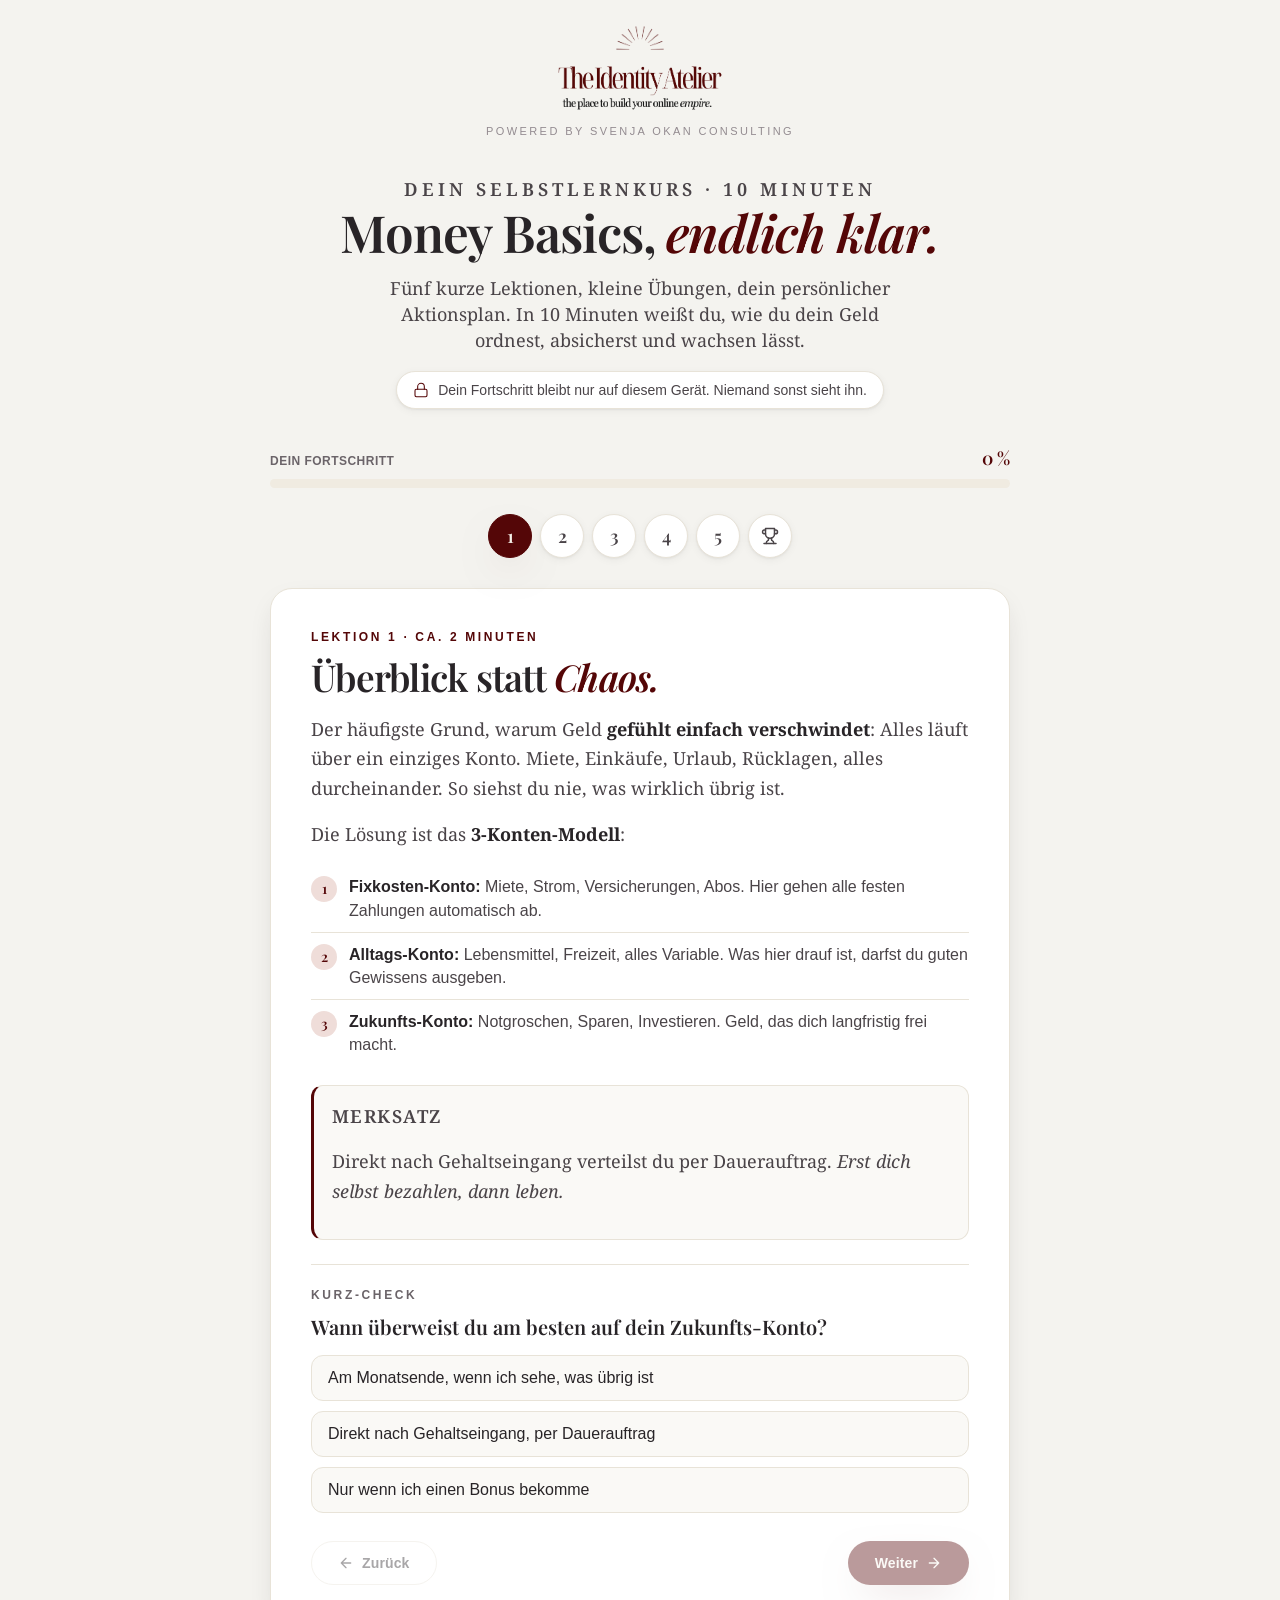
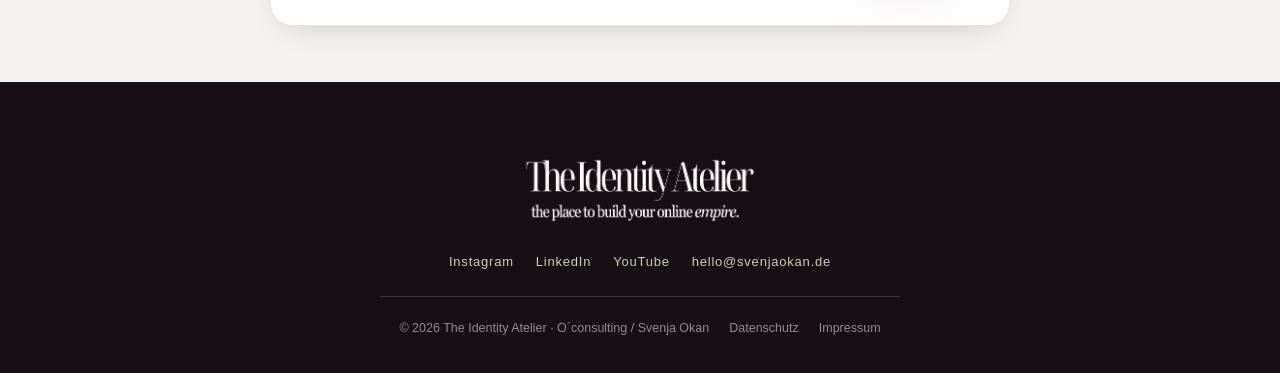
==== finanzkurs/index.html @ eab4e948 "Add Money Basics 10-Minuten-Selbstlernkurs (Finanzen) als statische App Co-Authored-By: Claude Fable" ====
<!doctype html>
<html lang="de">
<head>
<meta charset="utf-8">
<meta name="viewport" content="width=device-width, initial-scale=1, viewport-fit=cover">
<title>Money Basics in 10 Minuten | The Identity Atelier</title>
<meta name="description" content="Dein Selbstlernkurs: In 10 Minuten die Grundlagen für einen klaren Umgang mit deinen Finanzen. The Identity Atelier.">
<link rel="icon" href="./assets/logo/emblem-bordeaux.svg">
<link rel="stylesheet" href="./tokens.css">
<style>
*{box-sizing:border-box}
html,body{margin:0;padding:0}
body{
  background:var(--bg-page);
  color:var(--text);
  font-family:var(--font-body);
  font-size:16px;
  line-height:var(--lh-normal);
  -webkit-font-smoothing:antialiased;
  text-rendering:optimizeLegibility;
}
.wrap{max-width:820px;margin:0 auto;padding:0 clamp(18px,4vw,40px)}
a{color:inherit}

/* ---------- Header ---------- */
.brandhead{background:var(--bg-page);text-align:center;padding:26px 20px 6px}
.brandhead .emblem{width:48px;height:auto;margin:0 auto 12px;display:block}
.brandhead .wordmark{width:172px;height:auto;margin:0 auto 10px;display:block}
.powered{
  font-size:var(--text-2xs);letter-spacing:var(--ls-eyebrow);text-transform:uppercase;
  color:var(--text-faint);margin:0
}

/* ---------- Intro ---------- */
.intro{text-align:center;padding:clamp(18px,4vw,30px) 0 clamp(16px,3vw,26px)}
.eyebrow{
  font-family:var(--font-body);font-size:var(--text-xs);letter-spacing:var(--ls-eyebrow);
  text-transform:uppercase;color:var(--accent);margin:0 0 14px;font-weight:var(--fw-semibold)
}
.intro h1{
  font-family:var(--font-display);font-weight:var(--fw-semibold);
  font-size:var(--text-d2);line-height:var(--lh-snug);letter-spacing:var(--ls-tight);
  margin:0 0 12px
}
.intro h1 em{font-style:italic;color:var(--accent)}
.intro p{
  font-family:var(--font-serif);color:var(--text-soft);max-width:540px;margin:0 auto;
  font-size:var(--text-lg)
}
.privacy{
  display:inline-flex;align-items:center;gap:9px;margin-top:18px;
  background:var(--surface);border:1px solid var(--border);border-radius:var(--radius-pill);
  padding:8px 16px;font-size:var(--text-sm);color:var(--text-soft);box-shadow:var(--shadow-sm)
}
.privacy svg{width:16px;height:16px;color:var(--accent);flex:none}

/* ---------- Progress ---------- */
.progress-wrap{margin:10px 0 26px}
.progress-meta{display:flex;justify-content:space-between;align-items:baseline;margin-bottom:8px}
.progress-meta .p-label{font-size:var(--text-xs);letter-spacing:.04em;text-transform:uppercase;color:var(--text-muted);font-weight:var(--fw-semibold)}
.progress-meta .p-val{font-family:var(--font-display);font-size:var(--text-lg);font-weight:var(--fw-semibold);color:var(--accent)}
.pbar{height:9px;border-radius:var(--radius-pill);background:var(--c-bone-200);overflow:hidden}
.pbar > span{display:block;height:100%;border-radius:var(--radius-pill);background:var(--accent);transition:width .5s var(--ease)}

/* ---------- Lesson nav ---------- */
.steps{display:flex;justify-content:center;gap:8px;margin:0 0 30px;flex-wrap:wrap}
.step{
  appearance:none;border:1px solid var(--border);background:var(--surface);cursor:pointer;
  width:44px;height:44px;border-radius:var(--radius-pill);
  font-family:var(--font-display);font-size:var(--text-lg);font-weight:var(--fw-semibold);
  color:var(--text-soft);display:inline-flex;align-items:center;justify-content:center;
  transition:all .18s var(--ease);box-shadow:var(--shadow-sm)
}
.step[aria-current="true"]{background:var(--accent);color:var(--on-accent);border-color:var(--accent);box-shadow:var(--shadow-accent)}
.step.done:not([aria-current="true"]){border-color:var(--accent);color:var(--accent)}
.step.done svg{width:18px;height:18px}

/* ---------- Lesson card ---------- */
.lesson{
  background:var(--surface);border:1px solid var(--border);border-radius:var(--radius-xl);
  padding:clamp(24px,4vw,40px);box-shadow:var(--shadow-md);animation:rise .3s var(--ease)
}
@keyframes rise{from{opacity:0;transform:translateY(12px)}to{opacity:1;transform:none}}
.lesson .l-eyebrow{
  font-size:var(--text-xs);letter-spacing:var(--ls-eyebrow);text-transform:uppercase;
  color:var(--accent);font-weight:var(--fw-semibold);margin:0 0 8px
}
.lesson h2{
  font-family:var(--font-display);font-size:var(--text-d3);font-weight:var(--fw-semibold);
  letter-spacing:var(--ls-tight);margin:0 0 16px;line-height:var(--lh-snug)
}
.lesson h2 em{font-style:italic;color:var(--accent)}
.lesson .body p{font-family:var(--font-serif);color:var(--text-soft);font-size:var(--text-lg);margin:0 0 16px;line-height:var(--lh-relaxed)}
.lesson .body strong{color:var(--text);font-weight:var(--fw-bold)}

.keybox{
  border:1px solid var(--border);border-left:3px solid var(--accent);border-radius:var(--radius-md);
  background:var(--bg-page-soft);padding:16px 18px;margin:0 0 18px
}
.keybox .k-label{font-size:var(--text-2xs);letter-spacing:.08em;text-transform:uppercase;color:var(--accent);font-weight:var(--fw-semibold);margin:0 0 6px}
.keybox p{margin:0;font-family:var(--font-serif);color:var(--text);font-size:var(--text-base)}

.minilist{list-style:none;margin:0 0 18px;padding:0}
.minilist li{
  display:flex;gap:12px;align-items:flex-start;padding:10px 0;border-bottom:1px solid var(--border);
  font-size:var(--text-base);color:var(--text-soft)
}
.minilist li:last-child{border-bottom:0}
.minilist .dot{
  flex:none;width:26px;height:26px;border-radius:var(--radius-pill);background:var(--c-bordeaux-100);
  color:var(--accent);font-family:var(--font-display);font-weight:var(--fw-semibold);font-size:var(--text-sm);
  display:inline-flex;align-items:center;justify-content:center;margin-top:1px
}

/* ---------- Quiz ---------- */
.quiz{margin-top:24px;border-top:1px solid var(--border);padding-top:22px}
.quiz .q-label{font-size:var(--text-xs);letter-spacing:var(--ls-eyebrow);text-transform:uppercase;color:var(--text-muted);font-weight:var(--fw-semibold);margin:0 0 8px}
.quiz .q-question{font-family:var(--font-display);font-size:var(--text-h5);font-weight:var(--fw-semibold);margin:0 0 14px}
.q-options{display:flex;flex-direction:column;gap:10px}
.q-opt{
  appearance:none;cursor:pointer;text-align:left;font-family:var(--font-body);font-size:var(--text-base);
  color:var(--text);background:var(--bg-page-soft);border:1px solid var(--border);border-radius:var(--radius-md);
  padding:13px 16px;transition:all .16s var(--ease)
}
.q-opt:hover{border-color:var(--border-strong)}
.q-opt.correct{border-color:var(--accent);background:var(--c-bordeaux-100);color:var(--accent);font-weight:var(--fw-semibold)}
.q-opt.wrong{border-color:var(--border-strong);opacity:.55;text-decoration:line-through}
.q-feedback{margin:14px 0 0;font-family:var(--font-serif);font-size:var(--text-base);color:var(--text-soft);display:none}
.q-feedback.show{display:block}
.q-feedback strong{color:var(--accent)}

/* ---------- Calculator ---------- */
.calc{margin-top:24px;border-top:1px solid var(--border);padding-top:22px}
.calc .q-label{font-size:var(--text-xs);letter-spacing:var(--ls-eyebrow);text-transform:uppercase;color:var(--text-muted);font-weight:var(--fw-semibold);margin:0 0 8px}
.calc .q-question{font-family:var(--font-display);font-size:var(--text-h5);font-weight:var(--fw-semibold);margin:0 0 14px}
.calc-input{display:flex;gap:10px;flex-wrap:wrap;align-items:center;margin-bottom:16px}
.calc-input input{
  font-family:var(--font-body);font-size:var(--text-base);color:var(--text);background:var(--bg-page-soft);
  border:1px solid var(--border);border-radius:var(--radius-md);padding:12px 14px;width:180px;max-width:100%
}
.calc-input input:focus{outline:none;border-color:var(--accent);box-shadow:0 0 0 3px var(--focus-ring)}
.calc-input .unit{color:var(--text-muted);font-size:var(--text-sm)}
.calc-out{display:grid;grid-template-columns:repeat(3,1fr);gap:12px}
.calc-tile{padding:16px;border:1px solid var(--border);border-radius:var(--radius-md);background:var(--bg-page-soft)}
.calc-tile .c-label{font-size:var(--text-2xs);letter-spacing:.04em;text-transform:uppercase;color:var(--text-muted);margin:0 0 6px;font-weight:var(--fw-semibold);line-height:1.3}
.calc-tile .c-val{font-family:var(--font-display);font-size:1.5rem;font-weight:var(--fw-semibold);color:var(--accent)}
.calc-tile.clay .c-val{color:var(--accent-2)}
.calc-note{margin:14px 0 0;font-size:var(--text-sm);color:var(--text-faint)}

/* ---------- Lesson footer nav ---------- */
.lesson-nav{display:flex;gap:10px;justify-content:space-between;margin-top:28px;flex-wrap:wrap}
.btn{
  appearance:none;cursor:pointer;font-family:var(--font-body);font-size:var(--text-sm);
  font-weight:var(--fw-semibold);letter-spacing:.01em;border-radius:var(--radius-pill);
  padding:13px 26px;display:inline-flex;align-items:center;gap:8px;border:1px solid transparent;
  transition:all .16s var(--ease);max-width:100%;text-align:center;justify-content:center
}
.btn svg{width:16px;height:16px;flex:none}
.btn-primary{background:var(--accent);color:var(--on-accent);box-shadow:var(--shadow-accent)}
.btn-primary:hover{background:var(--accent-hover)}
.btn-ghost{background:var(--surface);color:var(--text);border-color:var(--border)}
.btn-ghost:hover{border-color:var(--border-strong);transform:translateY(-1px)}
.btn[disabled]{opacity:.4;cursor:default;pointer-events:none}

/* ---------- Finish screen ---------- */
.finish{text-align:center}
.finish .em-emb{width:52px;height:auto;margin:0 auto 18px;display:block}
.plan{list-style:none;margin:22px 0 0;padding:0;text-align:left}
.plan li{
  display:flex;gap:12px;align-items:flex-start;background:var(--bg-page-soft);
  border:1px solid var(--border);border-radius:var(--radius-md);padding:14px 16px;margin-bottom:10px;
  cursor:pointer;transition:all .16s var(--ease)
}
.plan li:hover{border-color:var(--border-strong)}
.plan li .check{
  flex:none;width:24px;height:24px;border-radius:6px;border:2px solid var(--border-strong);
  display:inline-flex;align-items:center;justify-content:center;margin-top:1px;color:transparent;
  transition:all .16s var(--ease)
}
.plan li.on .check{background:var(--accent);border-color:var(--accent);color:var(--on-accent)}
.plan li .check svg{width:14px;height:14px}
.plan li.on span.txt{color:var(--text-muted);text-decoration:line-through}
.finish-actions{display:flex;gap:10px;justify-content:center;margin-top:26px;flex-wrap:wrap}

/* ---------- Toast ---------- */
.toast{
  position:fixed;left:50%;bottom:26px;transform:translateX(-50%) translateY(20px);
  background:var(--surface-ink);color:var(--text-on-dark);padding:13px 22px;border-radius:var(--radius-pill);
  font-size:var(--text-sm);box-shadow:var(--shadow-lg);opacity:0;pointer-events:none;
  transition:all .3s var(--ease);z-index:60;max-width:90vw;text-align:center
}
.toast.show{opacity:1;transform:translateX(-50%) translateY(0)}

/* ---------- Footer ---------- */
.atelier-footer{background:var(--bg-dark);color:var(--text-on-dark-muted);padding:clamp(44px,6vw,72px) 0 36px;text-align:center;font-family:var(--font-body);margin-top:56px}
.atelier-footer .fw{width:min(240px,70vw);height:auto;margin:0 auto 26px;display:block}
.atelier-footer .social{display:flex;gap:22px;justify-content:center;align-items:center;flex-wrap:wrap;margin-bottom:24px}
.atelier-footer .social a{font-size:13px;letter-spacing:.06em;color:var(--text-on-dark-muted);text-decoration:none}
.atelier-footer .social a:hover{color:var(--text-on-dark)}
.atelier-footer .divider{height:1px;background:var(--border-on-dark);max-width:520px;margin:0 auto 22px}
.atelier-footer .legal{display:flex;gap:20px;justify-content:center;align-items:center;flex-wrap:wrap;font-size:12.5px;color:var(--text-faint)}
.atelier-footer .legal a{color:var(--text-faint);text-decoration:none}
.atelier-footer .legal a:hover{color:var(--text-on-dark-muted)}

/* ---------- Responsive ---------- */
@media (max-width:560px){
  .calc-out{grid-template-columns:1fr}
  .lesson-nav .btn{flex:1 1 auto}
}
</style>
</head>
<body>

<!-- ===== Brand header ===== -->
<header class="brandhead">
  <img class="emblem" src="./assets/logo/emblem-bordeaux.png" alt="The Identity Atelier">
  <img class="wordmark" src="./assets/logo/atelier-wordmark-bordeaux.png" alt="The Identity Atelier — the place to build your online empire">
  <p class="powered">Powered by Svenja Okan Consulting</p>
</header>

<main class="wrap">

  <!-- ===== Intro ===== -->
  <section class="intro">
    <p class="eyebrow">Dein Selbstlernkurs · 10 Minuten</p>
    <h1>Money Basics, <em>endlich klar.</em></h1>
    <p>Fünf kurze Lektionen, kleine Übungen, dein persönlicher Aktionsplan. In 10 Minuten weißt du, wie du dein Geld ordnest, absicherst und wachsen lässt.</p>
    <div class="privacy">
      <svg viewBox="0 0 24 24" fill="none" stroke="currentColor" stroke-width="1.6" stroke-linecap="round" stroke-linejoin="round"><rect x="3" y="11" width="18" height="11" rx="2"/><path d="M7 11V7a5 5 0 0 1 10 0v4"/></svg>
      Dein Fortschritt bleibt nur auf diesem Gerät. Niemand sonst sieht ihn.
    </div>
  </section>

  <!-- ===== Progress ===== -->
  <div class="progress-wrap">
    <div class="progress-meta">
      <span class="p-label">Dein Fortschritt</span>
      <span class="p-val" id="p-val">0 %</span>
    </div>
    <div class="pbar"><span id="p-bar" style="width:0%"></span></div>
  </div>

  <!-- ===== Step nav ===== -->
  <div class="steps" id="steps" role="tablist"></div>

  <!-- ===== Lesson container ===== -->
  <div id="lesson-root"></div>

</main>

<div class="toast" id="toast"></div>

<!-- ===== Footer ===== -->
<footer class="atelier-footer">
  <img class="fw" src="./assets/logo/atelier-wordmark-cream.png" alt="The Identity Atelier — the place to build your online empire">
  <div class="social">
    <a href="https://www.instagram.com/svenjaokan.de" target="_blank" rel="noopener">Instagram</a>
    <a href="https://www.linkedin.com/in/svenjaokan" target="_blank" rel="noopener">LinkedIn</a>
    <a href="https://www.youtube.com/@TheIdentityAtelier" target="_blank" rel="noopener">YouTube</a>
    <a href="mailto:hello@svenjaokan.de">hello@svenjaokan.de</a>
  </div>
  <div class="divider"></div>
  <div class="legal">
    <span>© 2026 The Identity Atelier · O´consulting / Svenja Okan</span>
    <a href="https://www.svenjaokan.de/datenschutz" target="_blank" rel="noopener">Datenschutz</a>
    <a href="https://www.svenjaokan.de/impressum" target="_blank" rel="noopener">Impressum</a>
  </div>
</footer>

<script>
const App = (function(){
  "use strict";

  const STORE_KEY = "ia_finanzkurs_v1";
  const CHECK = '<svg viewBox="0 0 24 24" fill="none" stroke="currentColor" stroke-width="3" stroke-linecap="round" stroke-linejoin="round"><path d="M20 6 9 17l-5-5"/></svg>';

  // ---------- Course content ----------
  const LESSONS = [
    {
      eyebrow:"Lektion 1 · ca. 2 Minuten",
      title:'Überblick statt <em>Chaos.</em>',
      body:`
        <p>Der häufigste Grund, warum Geld <strong>gefühlt einfach verschwindet</strong>: Alles läuft über ein einziges Konto. Miete, Einkäufe, Urlaub, Rücklagen, alles durcheinander. So siehst du nie, was wirklich übrig ist.</p>
        <p>Die Lösung ist das <strong>3-Konten-Modell</strong>:</p>
        <ul class="minilist">
          <li><span class="dot">1</span><span><strong>Fixkosten-Konto:</strong> Miete, Strom, Versicherungen, Abos. Hier gehen alle festen Zahlungen automatisch ab.</span></li>
          <li><span class="dot">2</span><span><strong>Alltags-Konto:</strong> Lebensmittel, Freizeit, alles Variable. Was hier drauf ist, darfst du guten Gewissens ausgeben.</span></li>
          <li><span class="dot">3</span><span><strong>Zukunfts-Konto:</strong> Notgroschen, Sparen, Investieren. Geld, das dich langfristig frei macht.</span></li>
        </ul>
        <div class="keybox"><p class="k-label">Merksatz</p><p>Direkt nach Gehaltseingang verteilst du per Dauerauftrag. <em>Erst dich selbst bezahlen, dann leben.</em></p></div>
      `,
      quiz:{
        q:"Wann überweist du am besten auf dein Zukunfts-Konto?",
        opts:["Am Monatsende, wenn ich sehe, was übrig ist","Direkt nach Gehaltseingang, per Dauerauftrag","Nur wenn ich einen Bonus bekomme"],
        correct:1,
        fb:'<strong>Genau.</strong> Was am Monatsende "übrig bleibt", ist meistens nichts. Zuerst sparen, dann ausgeben, das ist der ganze Trick.'
      }
    },
    {
      eyebrow:"Lektion 2 · ca. 2 Minuten",
      title:'Die <em>50/30/20-Regel.</em>',
      body:`
        <p>Wie viel gehört auf welches Konto? Eine bewährte Faustregel teilt dein <strong>Netto-Einkommen</strong> in drei Teile:</p>
        <ul class="minilist">
          <li><span class="dot">50</span><span><strong>50 % Fixkosten:</strong> Wohnen, Energie, Versicherungen, Mobilität.</span></li>
          <li><span class="dot">30</span><span><strong>30 % Wünsche:</strong> Restaurants, Shopping, Hobbys, Urlaub. Leben darf Spaß machen.</span></li>
          <li><span class="dot">20</span><span><strong>20 % Zukunft:</strong> Notgroschen, Schulden tilgen, investieren.</span></li>
        </ul>
        <p>Die Regel ist ein <strong>Startpunkt, kein Gesetz</strong>. In teuren Städten sind es vielleicht 60/25/15. Wichtig ist nur: Die Zukunfts-Quote ist fest eingeplant, nicht optional.</p>
      `,
      calc:{
        q:"Rechne es für dich aus",
        note:"Gib dein monatliches Netto-Einkommen ein. Die Zahlen bleiben nur auf deinem Gerät.",
        tiles:[["Fixkosten (50 %)",.5],["Wünsche (30 %)",.3],["Zukunft (20 %)",.2]]
      },
      quiz:{
        q:"Was passiert mit den 20 %, wenn der Monat knapp wird?",
        opts:["Sie fallen als Erstes weg","Sie sind fest eingeplant wie die Miete","Ich entscheide spontan"],
        correct:1,
        fb:'<strong>Richtig.</strong> Behandle deine Sparrate wie eine Rechnung an dein zukünftiges Ich. Sie wird zuerst bezahlt.'
      }
    },
    {
      eyebrow:"Lektion 3 · ca. 2 Minuten",
      title:'Dein <em>Notgroschen.</em>',
      body:`
        <p>Bevor du investierst, brauchst du ein Sicherheitsnetz: den <strong>Notgroschen</strong>. Er fängt kaputte Waschmaschinen, Autoreparaturen oder Auftragsflauten ab, ohne dass du Schulden machen musst.</p>
        <p>Die Faustregel: <strong>3 bis 6 Monatsausgaben</strong> auf einem separaten Tagesgeldkonto. Angestellt mit sicherem Job eher 3, selbstständig eher 6.</p>
        <div class="keybox"><p class="k-label">Wichtig</p><p>Der Notgroschen liegt auf einem <em>Tagesgeldkonto</em>: jederzeit verfügbar, getrennt vom Alltagskonto, niemals investiert. Er soll nicht wachsen, er soll da sein.</p></div>
        <p>Klingt das Ziel groß? Fang mit einer ersten Etappe von <strong>1.000 Euro</strong> an. Das fängt die meisten Notfälle schon ab.</p>
      `,
      quiz:{
        q:"Wo liegt der Notgroschen am besten?",
        opts:["In ETFs, damit er sich vermehrt","Auf dem Girokonto, griffbereit neben dem Alltagsgeld","Auf einem separaten Tagesgeldkonto"],
        correct:2,
        fb:'<strong>Genau.</strong> Investiert kann er im Notfall gerade im Minus stehen, auf dem Girokonto wird er "aus Versehen" ausgegeben. Separat und verfügbar ist die Lösung.'
      }
    },
    {
      eyebrow:"Lektion 4 · ca. 2 Minuten",
      title:'Schulden <em>zuerst.</em>',
      body:`
        <p>Ein Dispo kostet oft <strong>10 bis 13 % Zinsen im Jahr</strong>, Konsumkredite ähnlich viel. Keine sichere Geldanlage bringt dir so viel. Deshalb gilt: <strong>Teure Schulden tilgen schlägt Investieren.</strong> Jeder getilgte Euro ist eine garantierte Rendite in Höhe des Kreditzinses.</p>
        <p>Zwei bewährte Strategien, um mehrere Schulden abzubauen:</p>
        <ul class="minilist">
          <li><span class="dot">A</span><span><strong>Lawine:</strong> Zuerst die Schuld mit dem höchsten Zins. Mathematisch am günstigsten.</span></li>
          <li><span class="dot">B</span><span><strong>Schneeball:</strong> Zuerst die kleinste Schuld. Schnelle Erfolge, starke Motivation.</span></li>
        </ul>
        <p>Beide funktionieren. Nimm die, die du <strong>durchhältst</strong>. Ausnahme: Sehr günstige Kredite (z. B. ein alter Immobilienkredit unter 2 %) müssen nicht überstürzt getilgt werden.</p>
      `,
      quiz:{
        q:"Du hast 200 Euro übrig: Dispo mit 12 % Zinsen oder ETF mit erwarteten 6 %?",
        opts:["In den ETF, investieren geht vor","Erst den Dispo ausgleichen","Hälfte hier, Hälfte da"],
        correct:1,
        fb:'<strong>Richtig.</strong> Dispo tilgen bringt dir garantierte 12 %, der ETF nur unsichere 6 %. Erst raus aus teuren Schulden, dann investieren.'
      }
    },
    {
      eyebrow:"Lektion 5 · ca. 2 Minuten",
      title:'Investieren, <em>einfach gestartet.</em>',
      body:`
        <p>Geld auf dem Konto verliert durch Inflation jedes Jahr an Kaufkraft. Langfristig wachsen lässt du es am Aktienmarkt, und dafür brauchst du keine Einzelaktien und kein Timing, sondern einen <strong>breit gestreuten ETF-Sparplan</strong> (z. B. auf einen Welt-Index mit über 1.000 Firmen).</p>
        <p>Dein größter Verbündeter ist der <strong>Zinseszins</strong>: 150 Euro monatlich bei durchschnittlich 6 % pro Jahr sind nach 10 Jahren rund 24.500 Euro, nach 20 Jahren rund 69.000 Euro, nach 30 Jahren über 150.000 Euro, bei nur 54.000 Euro Einzahlung.</p>
        <div class="keybox"><p class="k-label">Die 3 Regeln</p><p>Breit streuen. Nur Geld investieren, das du <em>10+ Jahre</em> nicht brauchst. Sparplan laufen lassen, auch wenn die Kurse fallen.</p></div>
        <p><em>Hinweis: Das ist Finanzbildung, keine individuelle Anlageberatung.</em></p>
      `,
      quiz:{
        q:"Die Kurse fallen um 20 %. Was machst du mit deinem Sparplan?",
        opts:["Verkaufen, bevor es schlimmer wird","Pausieren und abwarten","Weiterlaufen lassen, ich kaufe gerade günstig ein"],
        correct:2,
        fb:'<strong>Genau.</strong> Wer 10+ Jahre Zeit hat, kauft in Krisen dieselben Anteile zum Rabatt. Verkaufen im Tief macht aus Buchverlusten echte Verluste.'
      }
    }
  ];

  const PLAN = [
    "Zweites und drittes Konto eröffnen (3-Konten-Modell)",
    "Daueraufträge direkt nach Gehaltseingang einrichten (50/30/20 als Start)",
    "Tagesgeldkonto eröffnen und erste 1.000 Euro Notgroschen ansparen",
    "Teure Schulden auflisten und Tilgungsreihenfolge festlegen",
    "Depot eröffnen und ETF-Sparplan starten (und laufen lassen)"
  ];

  // ---------- State ----------
  let state = { current:0, done:[], plan:[], netto:"" };

  function load(){
    try{
      const raw = localStorage.getItem(STORE_KEY);
      if(raw){ const d = JSON.parse(raw);
        state.current = Math.min(Math.max(d.current||0,0), LESSONS.length);
        state.done = Array.isArray(d.done)?d.done:[];
        state.plan = Array.isArray(d.plan)?d.plan:[];
        state.netto = d.netto||"";
      }
    }catch(e){ console.warn("load failed", e); }
  }
  function save(){
    try{ localStorage.setItem(STORE_KEY, JSON.stringify(state)); }catch(e){}
  }

  function fmtEUR(v){
    return v.toLocaleString("de-DE",{maximumFractionDigits:0}) + " €";
  }

  // ---------- Render ----------
  function render(){
    renderProgress();
    renderSteps();
    if(state.current >= LESSONS.length) renderFinish();
    else renderLesson(state.current);
    window.scrollTo({top:0, behavior:"instant" in window ? "instant" : "auto"});
  }

  function renderProgress(){
    const p = Math.round((state.done.length / LESSONS.length) * 100);
    document.getElementById("p-val").textContent = p + " %";
    document.getElementById("p-bar").style.width = p + "%";
  }

  function renderSteps(){
    const el = document.getElementById("steps");
    el.innerHTML = LESSONS.map((l,i)=>{
      const done = state.done.includes(i);
      const cur = state.current === i;
      return `<button class="step ${done?'done':''}" aria-current="${cur}" title="Lektion ${i+1}" onclick="App.go(${i})">${done && !cur ? CHECK : (i+1)}</button>`;
    }).join("") + (function(){
      const done = state.done.length===LESSONS.length;
      const cur = state.current >= LESSONS.length;
      return `<button class="step ${done?'done':''}" aria-current="${cur}" title="Abschluss" onclick="App.go(${LESSONS.length})"><svg viewBox="0 0 24 24" fill="none" stroke="currentColor" stroke-width="2" stroke-linecap="round" stroke-linejoin="round" style="width:18px;height:18px"><path d="M6 9H4.5a2.5 2.5 0 0 1 0-5H6"/><path d="M18 9h1.5a2.5 2.5 0 0 0 0-5H18"/><path d="M4 22h16"/><path d="M10 14.66V17c0 .55-.47.98-.97 1.21C7.85 18.75 7 20.24 7 22"/><path d="M14 14.66V17c0 .55.47.98.97 1.21C16.15 18.75 17 20.24 17 22"/><path d="M18 2H6v7a6 6 0 0 0 12 0V2Z"/></svg></button>`;
    })();
  }

  function renderLesson(i){
    const L = LESSONS[i];
    const root = document.getElementById("lesson-root");
    let html = `<article class="lesson">
      <p class="l-eyebrow">${L.eyebrow}</p>
      <h2>${L.title}</h2>
      <div class="body">${L.body}</div>`;

    if(L.calc){
      html += `<div class="calc">
        <p class="q-label">Kleine Übung</p>
        <p class="q-question">${L.calc.q}</p>
        <div class="calc-input">
          <input type="number" id="netto" min="0" inputmode="numeric" placeholder="z. B. 2400" value="${state.netto?String(state.netto).replace(/"/g,""):""}" oninput="App.calc()">
          <span class="unit">Euro netto / Monat</span>
        </div>
        <div class="calc-out" id="calc-out"></div>
        <p class="calc-note">${L.calc.note}</p>
      </div>`;
    }

    if(L.quiz){
      html += `<div class="quiz">
        <p class="q-label">Kurz-Check</p>
        <p class="q-question">${L.quiz.q}</p>
        <div class="q-options" id="q-options">` +
        L.quiz.opts.map((o,j)=>`<button class="q-opt" data-j="${j}" onclick="App.answer(${i},${j})">${o}</button>`).join("") +
        `</div>
        <p class="q-feedback" id="q-feedback">${L.quiz.fb}</p>
      </div>`;
    }

    const answered = state.done.includes(i);
    html += `<div class="lesson-nav">
      <button class="btn btn-ghost" ${i===0?"disabled":""} onclick="App.go(${i-1})">
        <svg viewBox="0 0 24 24" fill="none" stroke="currentColor" stroke-width="2" stroke-linecap="round" stroke-linejoin="round"><path d="M19 12H5M12 19l-7-7 7-7"/></svg>
        Zurück
      </button>
      <button class="btn btn-primary" id="next-btn" ${answered?"":"disabled"} onclick="App.go(${i+1})">
        ${i===LESSONS.length-1?"Zum Abschluss":"Weiter"}
        <svg viewBox="0 0 24 24" fill="none" stroke="currentColor" stroke-width="2" stroke-linecap="round" stroke-linejoin="round"><path d="M5 12h14M12 5l7 7-7 7"/></svg>
      </button>
    </div>
    </article>`;

    root.innerHTML = html;

    if(L.calc) calc();
    if(state.done.includes(i) && L.quiz){
      markAnswer(i, LESSONS[i].quiz.correct, true);
    }
  }

  function renderFinish(){
    const root = document.getElementById("lesson-root");
    const all = state.done.length === LESSONS.length;
    root.innerHTML = `<article class="lesson finish">
      <img class="em-emb" src="./assets/logo/emblem-bordeaux.png" alt="">
      <p class="l-eyebrow">${all?"Geschafft":"Fast geschafft"}</p>
      <h2>${all?'Du hast die Basics. <em>Jetzt kommt die Praxis.</em>':'Noch nicht <em>alle Lektionen</em> abgeschlossen.'}</h2>
      <div class="body">
        <p>${all
          ? "Wissen wirkt erst, wenn du es umsetzt. Hier ist dein Aktionsplan, hake ab, was du erledigt hast. Dein Stand bleibt gespeichert."
          : "Schließe alle fünf Kurz-Checks ab, um deinen vollen Fortschritt zu sehen. Deinen Aktionsplan kannst du trotzdem schon starten."}</p>
      </div>
      <ul class="plan">` +
      PLAN.map((p,i)=>`<li class="${state.plan.includes(i)?'on':''}" onclick="App.togglePlan(${i})"><span class="check">${CHECK}</span><span class="txt">${p}</span></li>`).join("") +
      `</ul>
      <div class="finish-actions">
        <button class="btn btn-ghost" onclick="App.go(0)">
          <svg viewBox="0 0 24 24" fill="none" stroke="currentColor" stroke-width="2" stroke-linecap="round" stroke-linejoin="round"><path d="M3 12a9 9 0 1 0 9-9 9.75 9.75 0 0 0-6.74 2.74L3 8"/><path d="M3 3v5h5"/></svg>
          Kurs nochmal ansehen
        </button>
        <button class="btn btn-primary" onclick="App.reset()">
          Neu starten
        </button>
      </div>
    </article>`;
  }

  // ---------- Interactions ----------
  function answer(i, j){
    const L = LESSONS[i];
    markAnswer(i, j, false);
    if(j === L.quiz.correct){
      if(!state.done.includes(i)){ state.done.push(i); save(); }
      renderProgress(); renderSteps();
      const btn = document.getElementById("next-btn");
      if(btn) btn.removeAttribute("disabled");
      document.getElementById("q-feedback").classList.add("show");
    }else{
      toast("Fast. Schau dir die Lektion nochmal an und probier es erneut.");
    }
  }

  function markAnswer(i, j, restored){
    const L = LESSONS[i];
    document.querySelectorAll("#q-options .q-opt").forEach(btn=>{
      const bj = parseInt(btn.dataset.j,10);
      btn.classList.remove("correct","wrong");
      if(j === L.quiz.correct){
        if(bj === L.quiz.correct) btn.classList.add("correct");
        else btn.classList.add("wrong");
        btn.disabled = true;
      }else if(bj === j){
        btn.classList.add("wrong");
      }
    });
    if(restored){
      const fb = document.getElementById("q-feedback");
      if(fb) fb.classList.add("show");
    }
  }

  function calc(){
    const inp = document.getElementById("netto");
    const out = document.getElementById("calc-out");
    if(!inp || !out) return;
    const v = parseFloat(inp.value);
    state.netto = inp.value; save();
    const L = LESSONS[1].calc;
    out.innerHTML = L.tiles.map((t,i)=>{
      const val = (!isNaN(v) && v>0) ? fmtEUR(v*t[1]) : "–";
      return `<div class="calc-tile ${i===2?'clay':''}"><p class="c-label">${t[0]}</p><div class="c-val">${val}</div></div>`;
    }).join("");
  }

  function togglePlan(i){
    if(state.plan.includes(i)) state.plan = state.plan.filter(x=>x!==i);
    else state.plan.push(i);
    save();
    renderFinish();
  }

  function go(i){
    state.current = Math.min(Math.max(i,0), LESSONS.length);
    save();
    render();
  }

  function reset(){
    if(!confirm("Kurs-Fortschritt und Aktionsplan zurücksetzen?")) return;
    state = { current:0, done:[], plan:[], netto:"" };
    save();
    render();
    toast("Alles zurückgesetzt. Viel Spaß beim zweiten Durchgang.");
  }

  let toastTimer=null;
  function toast(msg){
    const t=document.getElementById("toast"); t.textContent=msg; t.classList.add("show");
    clearTimeout(toastTimer); toastTimer=setTimeout(()=>t.classList.remove("show"),3000);
  }

  function init(){ load(); render(); }

  return {init, go, answer, calc, togglePlan, reset};
})();
App.init();
</script>
</body>
</html>
---- finanzkurs/tokens.css ----
/* ============================================================
   THE IDENTITY ATELIER — Design Tokens
   Drop this <style> / .css into any project and use the
   var(--*) tokens everywhere. Self-host the fonts from
   ./assets/fonts/ (paths below assume this file sits next
   to an /assets folder).
   ============================================================ */

/* ---- Fonts ---- */
@font-face{
  font-family:'Playfair Display';
  src:url('./assets/fonts/PlayfairDisplay-Variable.ttf') format('truetype');
  font-weight:400 900; font-style:normal; font-display:swap;
}
@font-face{
  font-family:'Playfair Display';
  src:url('./assets/fonts/PlayfairDisplay-Italic-Variable.ttf') format('truetype');
  font-weight:400 900; font-style:italic; font-display:swap;
}
@font-face{
  font-family:'Noto Serif';
  src:url('./assets/fonts/NotoSerif-Variable.ttf') format('truetype');
  font-weight:100 900; font-style:normal; font-display:swap;
}
@font-face{
  font-family:'Noto Serif';
  src:url('./assets/fonts/NotoSerif-Italic-Variable.ttf') format('truetype');
  font-weight:100 900; font-style:italic; font-display:swap;
}
@font-face{
  font-family:'Gloria Hallelujah';
  src:url('./assets/fonts/GloriaHallelujah-Regular.ttf') format('truetype');
  font-weight:400; font-style:normal; font-display:swap;
}
/* UI sans (Google substitute — replace if a licensed face exists) */
@import url('https://fonts.googleapis.com/css2?family=Hanken+Grotesk:ital,wght@0,300;0,400;0,500;0,600;0,700;1,400;1,500&display=swap');

:root{
  /* ============ COLOR ============ */
  /* Cream / "paper" neutrals */
  --c-bone-50:#faf7f1; --c-bone-100:#f6f2ea; --c-bone-200:#f0ebe1;
  --c-bone-300:#e7dccb; --c-bone-400:#d8cab2; --c-bone-500:#c4b298;
  /* Ink (warm near-black) */
  --c-ink-900:#1c191b; --c-ink-800:#282427; --c-ink-700:#3a353a;
  --c-ink-600:#4a4448; --c-ink-500:#6b6469; --c-ink-400:#938b90;
  /* Bordeaux (the single loud accent) */
  --c-bordeaux-900:#2e0304; --c-bordeaux-800:#3d0405; --c-bordeaux-700:#540607;
  --c-bordeaux-600:#6e1314; --c-bordeaux-500:#8a2324; --c-bordeaux-100:#efddd9;
  /* Supporting editorial tones (use quietly) */
  --c-clay:#cf7a43;     /* warm terracotta/orange — pairs with the 3H product mark */
  --c-ocean:#6f8c92; --c-stone:#9a9088; --c-brass:#b08d57;
  --c-white:#ffffff;

  /* ---- Semantic aliases — USE THESE ---- */
  --bg-page:#f4f3ef;            /* warm cream canvas (light page background) */
  --bg-page-soft:#faf9f6;
  --surface:#ffffff;            /* cards, panels */
  --surface-ink:#282427;        /* dark sections */
  --bg-dark:#141013;            /* deepest dark section background */

  --text:#282427;
  --text-soft:#4a4448;
  --text-muted:#6b6469;
  --text-faint:#938b90;
  --text-on-dark:#f0ebe1;
  --text-on-dark-muted:#d8cab2;

  --accent:#540607;             /* bordeaux — primary brand accent */
  --accent-hover:#6e1314;
  --accent-2:#cf7a43;           /* clay/orange — secondary highlight (numbers, keywords) */
  --on-accent:#f6f2ea;

  --border:#e8e3d8;             /* warm hairline (never pure grey) */
  --border-strong:#cabfad;
  --border-on-dark:rgba(240,235,225,.18);
  --focus-ring:rgba(84,6,7,.35);

  /* ============ TYPE ============ */
  --font-display:'Playfair Display','Times New Roman',Georgia,serif; /* headlines, italic emphasis */
  --font-serif:'Noto Serif',Georgia,'Times New Roman',serif;         /* editorial body / leads */
  --font-body:'Hanken Grotesk','Helvetica Neue',Arial,sans-serif;    /* UI, labels, buttons */
  --font-script:'Gloria Hallelujah','Segoe Script',cursive;          /* rare handwritten accent */

  --fw-regular:400; --fw-medium:500; --fw-semibold:600; --fw-bold:700; --fw-black:800;

  /* Fluid display scale */
  --text-hero:clamp(3rem,7.6vw,6.5rem);
  --text-d1:clamp(2.5rem,5.5vw,4.5rem);
  --text-d2:clamp(2rem,4vw,3.25rem);
  --text-d3:clamp(1.6rem,2.9vw,2.4rem);
  /* Static scale */
  --text-h4:1.5rem; --text-h5:1.25rem; --text-lg:1.125rem;
  --text-base:1rem; --text-sm:.875rem; --text-xs:.75rem; --text-2xs:.6875rem;

  --lh-tight:1.02; --lh-snug:1.18; --lh-normal:1.45; --lh-relaxed:1.65;
  --ls-tight:-0.02em; --ls-wide:.04em; --ls-eyebrow:.22em;

  /* ============ SHAPE / SPACE ============ */
  --radius-sm:8px; --radius-md:12px; --radius-lg:16px; --radius-xl:22px; --radius-pill:999px;
  --shadow-sm:0 1px 2px rgba(40,36,39,.06),0 2px 8px rgba(40,36,39,.05);
  --shadow-md:0 10px 30px -12px rgba(40,36,39,.22);
  --shadow-lg:0 30px 60px -24px rgba(40,36,39,.30);
  --shadow-accent:0 16px 40px -16px rgba(84,6,7,.55);
  --container:1200px; --reading:760px;
  --ease:cubic-bezier(.2,.6,.2,1);
}
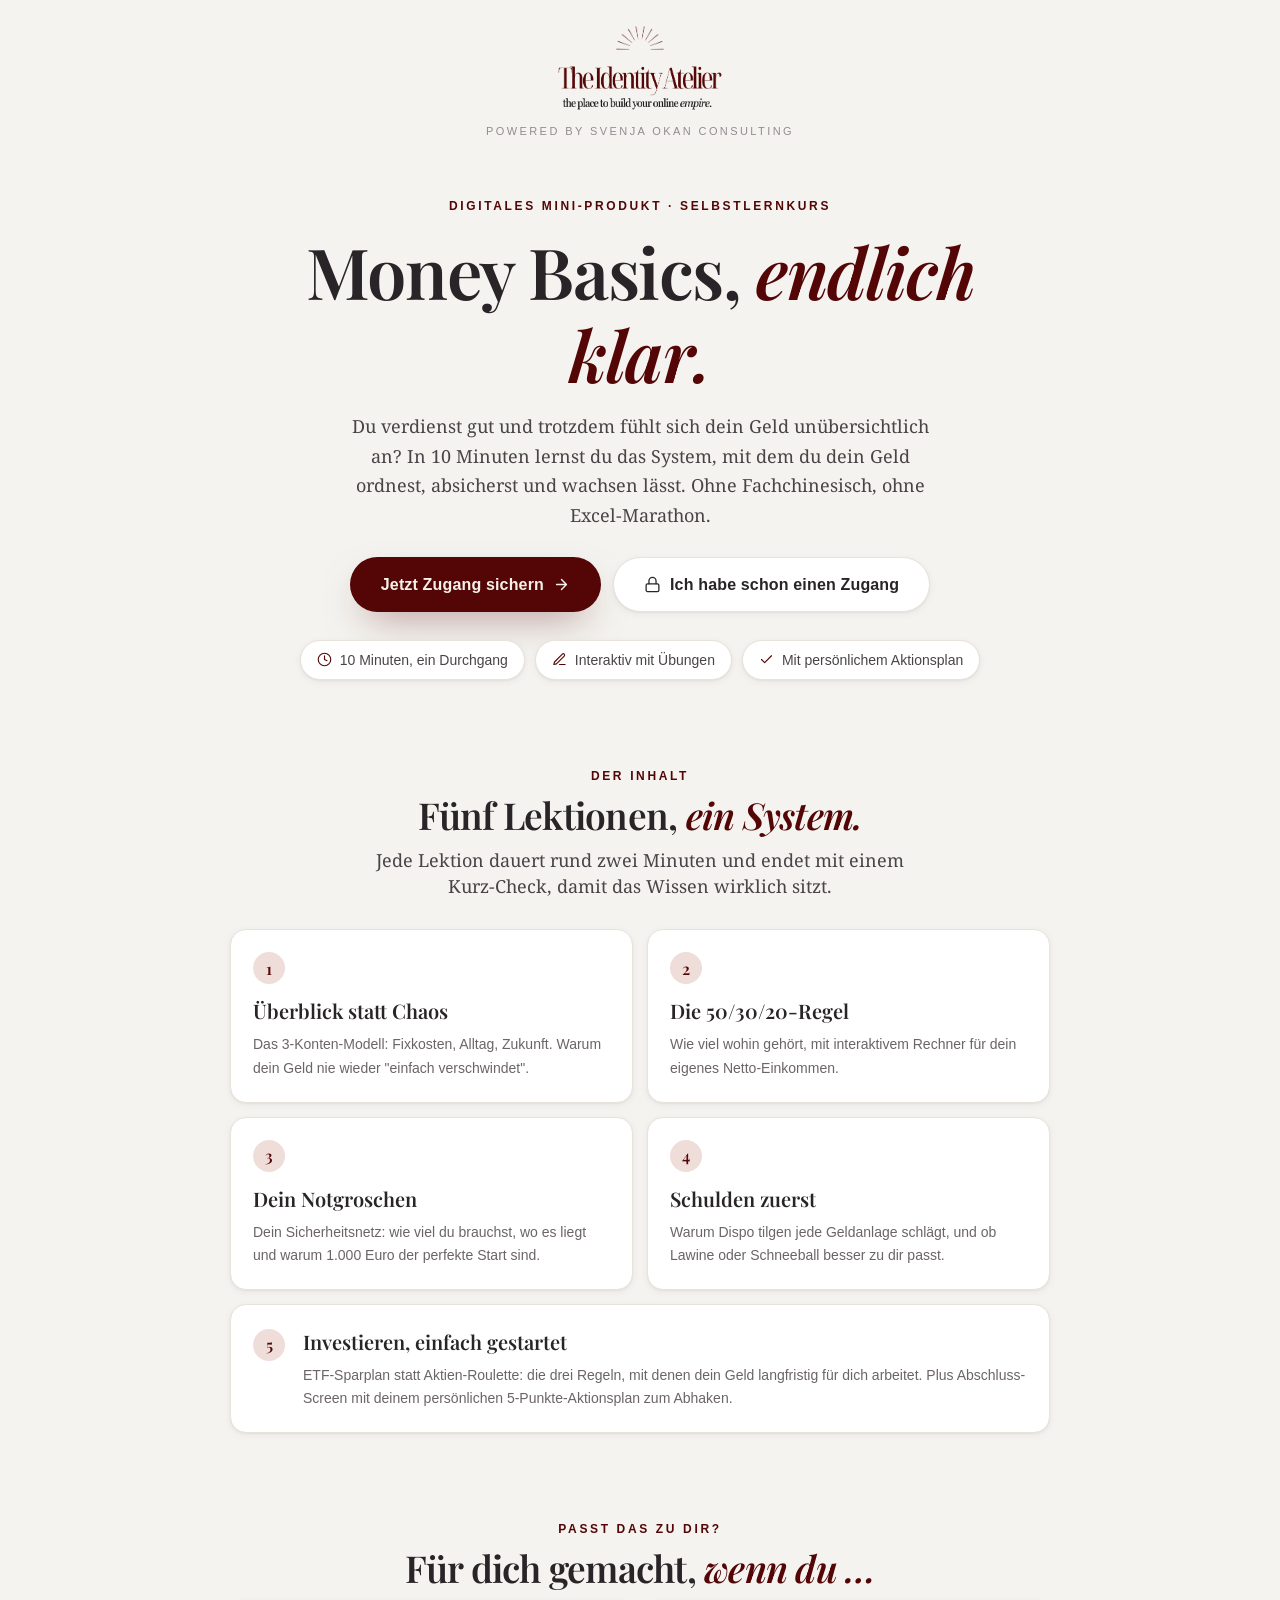
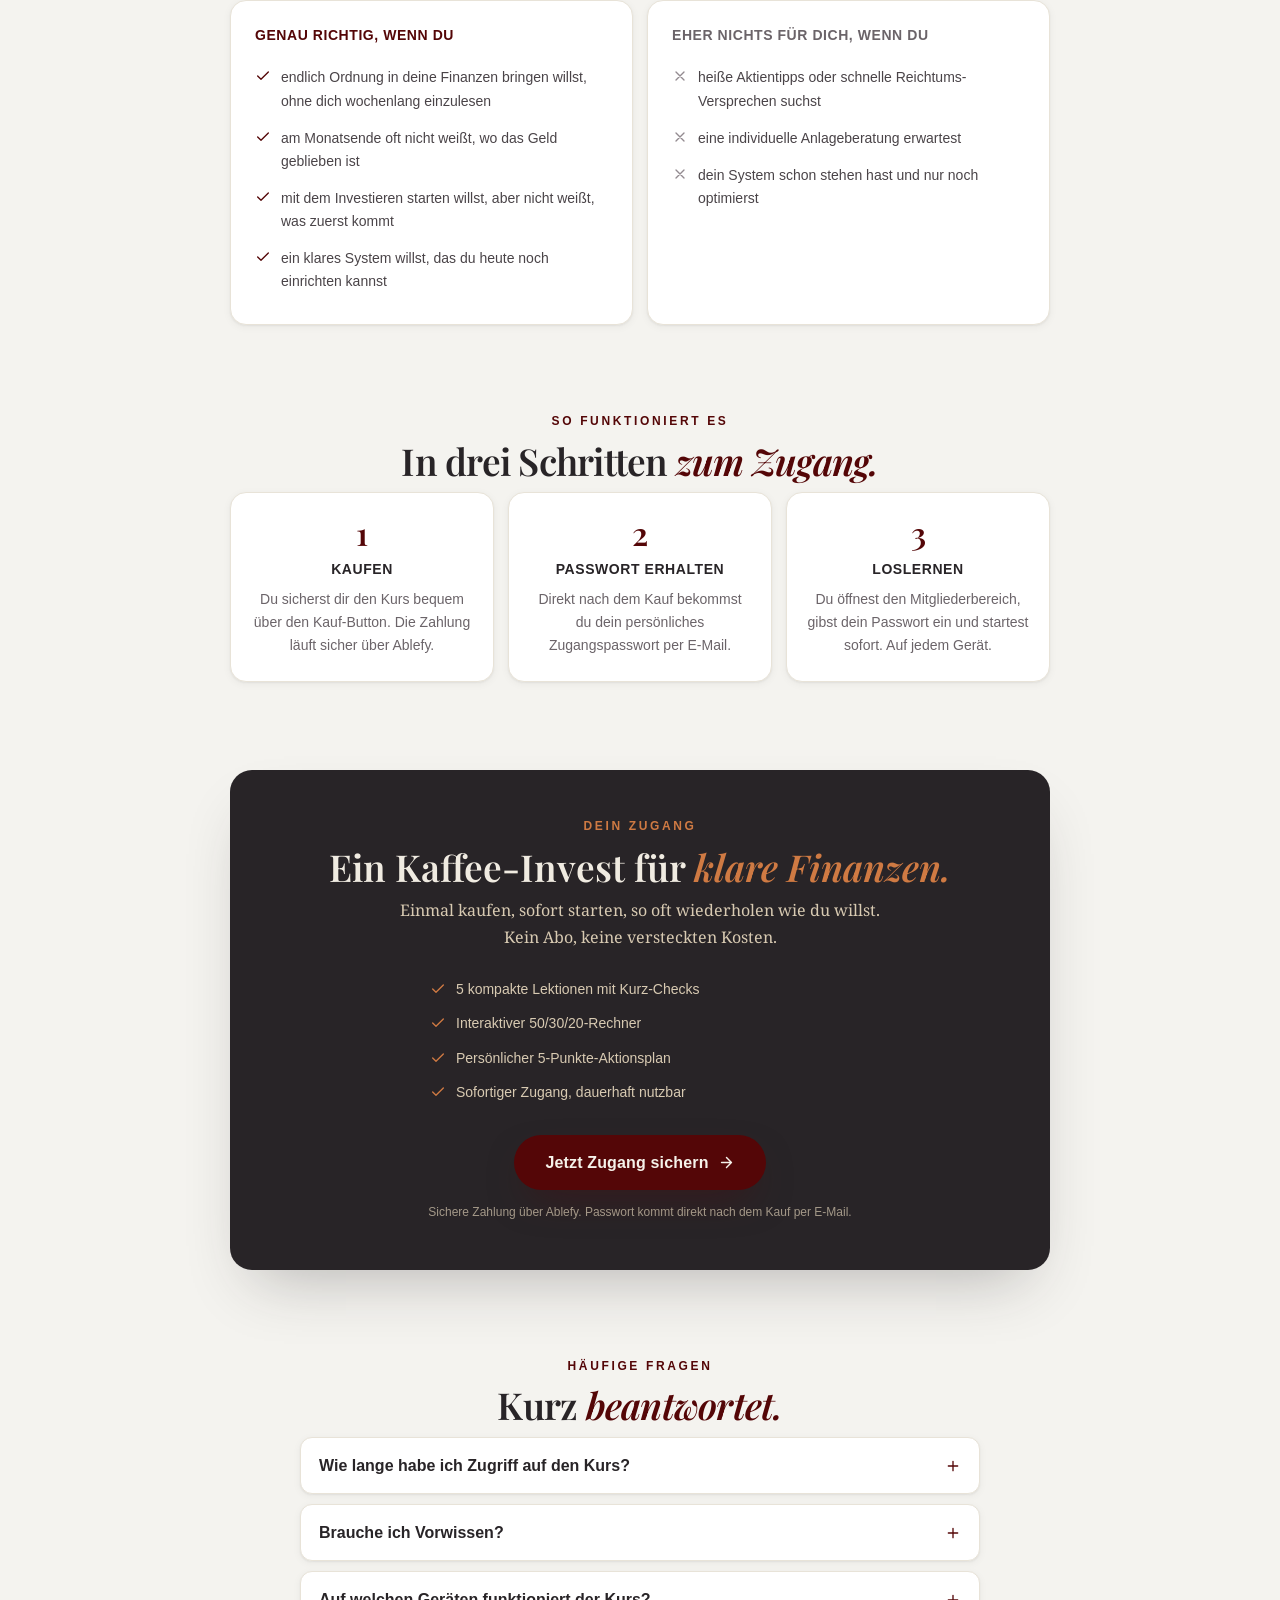
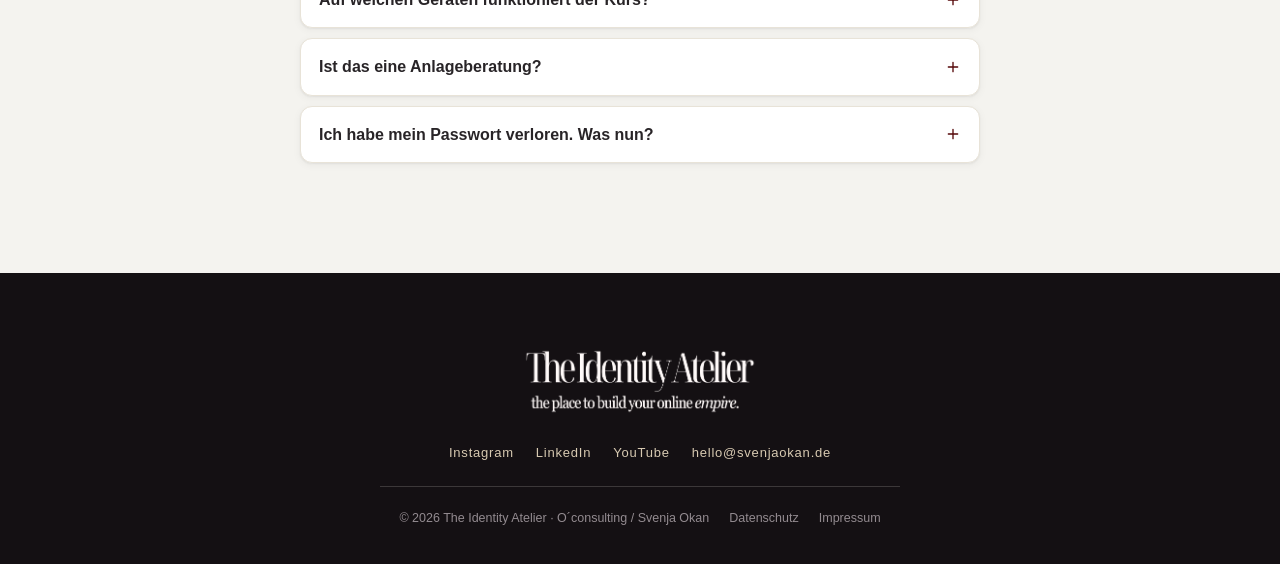
==== commit 9de0436e: "Add Landingpage und Passwort-Gate für den Money-Basics-Kurs Landingpage unter /, Kurs jetzt unter /k" ====
--- a/finanzkurs/index.html
+++ b/finanzkurs/index.html
@@ -4,12 +4,13 @@
 <meta charset="utf-8">
 <meta name="viewport" content="width=device-width, initial-scale=1, viewport-fit=cover">
 <title>Money Basics in 10 Minuten | The Identity Atelier</title>
-<meta name="description" content="Dein Selbstlernkurs: In 10 Minuten die Grundlagen für einen klaren Umgang mit deinen Finanzen. The Identity Atelier.">
+<meta name="description" content="Der 10-Minuten-Selbstlernkurs für einen klaren Umgang mit deinem Geld. 5 Lektionen, kleine Übungen, dein Aktionsplan. The Identity Atelier.">
 <link rel="icon" href="./assets/logo/emblem-bordeaux.svg">
 <link rel="stylesheet" href="./tokens.css">
 <style>
 *{box-sizing:border-box}
 html,body{margin:0;padding:0}
+html{scroll-behavior:smooth}
 body{
   background:var(--bg-page);
   color:var(--text);
@@ -19,177 +20,128 @@
   -webkit-font-smoothing:antialiased;
   text-rendering:optimizeLegibility;
 }
-.wrap{max-width:820px;margin:0 auto;padding:0 clamp(18px,4vw,40px)}
+.wrap{max-width:900px;margin:0 auto;padding:0 clamp(18px,4vw,40px)}
 a{color:inherit}
 
 /* ---------- Header ---------- */
 .brandhead{background:var(--bg-page);text-align:center;padding:26px 20px 6px}
 .brandhead .emblem{width:48px;height:auto;margin:0 auto 12px;display:block}
 .brandhead .wordmark{width:172px;height:auto;margin:0 auto 10px;display:block}
-.powered{
-  font-size:var(--text-2xs);letter-spacing:var(--ls-eyebrow);text-transform:uppercase;
-  color:var(--text-faint);margin:0
-}
-
-/* ---------- Intro ---------- */
-.intro{text-align:center;padding:clamp(18px,4vw,30px) 0 clamp(16px,3vw,26px)}
+.powered{font-size:var(--text-2xs);letter-spacing:var(--ls-eyebrow);text-transform:uppercase;color:var(--text-faint);margin:0}
+
+/* ---------- Hero ---------- */
+.hero{text-align:center;padding:clamp(26px,5vw,52px) 0 clamp(26px,5vw,44px)}
 .eyebrow{
   font-family:var(--font-body);font-size:var(--text-xs);letter-spacing:var(--ls-eyebrow);
   text-transform:uppercase;color:var(--accent);margin:0 0 14px;font-weight:var(--fw-semibold)
 }
-.intro h1{
+.hero h1{
   font-family:var(--font-display);font-weight:var(--fw-semibold);
-  font-size:var(--text-d2);line-height:var(--lh-snug);letter-spacing:var(--ls-tight);
-  margin:0 0 12px
-}
-.intro h1 em{font-style:italic;color:var(--accent)}
-.intro p{
-  font-family:var(--font-serif);color:var(--text-soft);max-width:540px;margin:0 auto;
-  font-size:var(--text-lg)
-}
-.privacy{
-  display:inline-flex;align-items:center;gap:9px;margin-top:18px;
-  background:var(--surface);border:1px solid var(--border);border-radius:var(--radius-pill);
-  padding:8px 16px;font-size:var(--text-sm);color:var(--text-soft);box-shadow:var(--shadow-sm)
-}
-.privacy svg{width:16px;height:16px;color:var(--accent);flex:none}
-
-/* ---------- Progress ---------- */
-.progress-wrap{margin:10px 0 26px}
-.progress-meta{display:flex;justify-content:space-between;align-items:baseline;margin-bottom:8px}
-.progress-meta .p-label{font-size:var(--text-xs);letter-spacing:.04em;text-transform:uppercase;color:var(--text-muted);font-weight:var(--fw-semibold)}
-.progress-meta .p-val{font-family:var(--font-display);font-size:var(--text-lg);font-weight:var(--fw-semibold);color:var(--accent)}
-.pbar{height:9px;border-radius:var(--radius-pill);background:var(--c-bone-200);overflow:hidden}
-.pbar > span{display:block;height:100%;border-radius:var(--radius-pill);background:var(--accent);transition:width .5s var(--ease)}
-
-/* ---------- Lesson nav ---------- */
-.steps{display:flex;justify-content:center;gap:8px;margin:0 0 30px;flex-wrap:wrap}
-.step{
-  appearance:none;border:1px solid var(--border);background:var(--surface);cursor:pointer;
-  width:44px;height:44px;border-radius:var(--radius-pill);
-  font-family:var(--font-display);font-size:var(--text-lg);font-weight:var(--fw-semibold);
-  color:var(--text-soft);display:inline-flex;align-items:center;justify-content:center;
-  transition:all .18s var(--ease);box-shadow:var(--shadow-sm)
-}
-.step[aria-current="true"]{background:var(--accent);color:var(--on-accent);border-color:var(--accent);box-shadow:var(--shadow-accent)}
-.step.done:not([aria-current="true"]){border-color:var(--accent);color:var(--accent)}
-.step.done svg{width:18px;height:18px}
-
-/* ---------- Lesson card ---------- */
-.lesson{
-  background:var(--surface);border:1px solid var(--border);border-radius:var(--radius-xl);
-  padding:clamp(24px,4vw,40px);box-shadow:var(--shadow-md);animation:rise .3s var(--ease)
-}
-@keyframes rise{from{opacity:0;transform:translateY(12px)}to{opacity:1;transform:none}}
-.lesson .l-eyebrow{
-  font-size:var(--text-xs);letter-spacing:var(--ls-eyebrow);text-transform:uppercase;
-  color:var(--accent);font-weight:var(--fw-semibold);margin:0 0 8px
-}
-.lesson h2{
-  font-family:var(--font-display);font-size:var(--text-d3);font-weight:var(--fw-semibold);
-  letter-spacing:var(--ls-tight);margin:0 0 16px;line-height:var(--lh-snug)
-}
-.lesson h2 em{font-style:italic;color:var(--accent)}
-.lesson .body p{font-family:var(--font-serif);color:var(--text-soft);font-size:var(--text-lg);margin:0 0 16px;line-height:var(--lh-relaxed)}
-.lesson .body strong{color:var(--text);font-weight:var(--fw-bold)}
-
-.keybox{
-  border:1px solid var(--border);border-left:3px solid var(--accent);border-radius:var(--radius-md);
-  background:var(--bg-page-soft);padding:16px 18px;margin:0 0 18px
-}
-.keybox .k-label{font-size:var(--text-2xs);letter-spacing:.08em;text-transform:uppercase;color:var(--accent);font-weight:var(--fw-semibold);margin:0 0 6px}
-.keybox p{margin:0;font-family:var(--font-serif);color:var(--text);font-size:var(--text-base)}
-
-.minilist{list-style:none;margin:0 0 18px;padding:0}
-.minilist li{
-  display:flex;gap:12px;align-items:flex-start;padding:10px 0;border-bottom:1px solid var(--border);
-  font-size:var(--text-base);color:var(--text-soft)
-}
-.minilist li:last-child{border-bottom:0}
-.minilist .dot{
-  flex:none;width:26px;height:26px;border-radius:var(--radius-pill);background:var(--c-bordeaux-100);
-  color:var(--accent);font-family:var(--font-display);font-weight:var(--fw-semibold);font-size:var(--text-sm);
-  display:inline-flex;align-items:center;justify-content:center;margin-top:1px
-}
-
-/* ---------- Quiz ---------- */
-.quiz{margin-top:24px;border-top:1px solid var(--border);padding-top:22px}
-.quiz .q-label{font-size:var(--text-xs);letter-spacing:var(--ls-eyebrow);text-transform:uppercase;color:var(--text-muted);font-weight:var(--fw-semibold);margin:0 0 8px}
-.quiz .q-question{font-family:var(--font-display);font-size:var(--text-h5);font-weight:var(--fw-semibold);margin:0 0 14px}
-.q-options{display:flex;flex-direction:column;gap:10px}
-.q-opt{
-  appearance:none;cursor:pointer;text-align:left;font-family:var(--font-body);font-size:var(--text-base);
-  color:var(--text);background:var(--bg-page-soft);border:1px solid var(--border);border-radius:var(--radius-md);
-  padding:13px 16px;transition:all .16s var(--ease)
-}
-.q-opt:hover{border-color:var(--border-strong)}
-.q-opt.correct{border-color:var(--accent);background:var(--c-bordeaux-100);color:var(--accent);font-weight:var(--fw-semibold)}
-.q-opt.wrong{border-color:var(--border-strong);opacity:.55;text-decoration:line-through}
-.q-feedback{margin:14px 0 0;font-family:var(--font-serif);font-size:var(--text-base);color:var(--text-soft);display:none}
-.q-feedback.show{display:block}
-.q-feedback strong{color:var(--accent)}
-
-/* ---------- Calculator ---------- */
-.calc{margin-top:24px;border-top:1px solid var(--border);padding-top:22px}
-.calc .q-label{font-size:var(--text-xs);letter-spacing:var(--ls-eyebrow);text-transform:uppercase;color:var(--text-muted);font-weight:var(--fw-semibold);margin:0 0 8px}
-.calc .q-question{font-family:var(--font-display);font-size:var(--text-h5);font-weight:var(--fw-semibold);margin:0 0 14px}
-.calc-input{display:flex;gap:10px;flex-wrap:wrap;align-items:center;margin-bottom:16px}
-.calc-input input{
-  font-family:var(--font-body);font-size:var(--text-base);color:var(--text);background:var(--bg-page-soft);
-  border:1px solid var(--border);border-radius:var(--radius-md);padding:12px 14px;width:180px;max-width:100%
-}
-.calc-input input:focus{outline:none;border-color:var(--accent);box-shadow:0 0 0 3px var(--focus-ring)}
-.calc-input .unit{color:var(--text-muted);font-size:var(--text-sm)}
-.calc-out{display:grid;grid-template-columns:repeat(3,1fr);gap:12px}
-.calc-tile{padding:16px;border:1px solid var(--border);border-radius:var(--radius-md);background:var(--bg-page-soft)}
-.calc-tile .c-label{font-size:var(--text-2xs);letter-spacing:.04em;text-transform:uppercase;color:var(--text-muted);margin:0 0 6px;font-weight:var(--fw-semibold);line-height:1.3}
-.calc-tile .c-val{font-family:var(--font-display);font-size:1.5rem;font-weight:var(--fw-semibold);color:var(--accent)}
-.calc-tile.clay .c-val{color:var(--accent-2)}
-.calc-note{margin:14px 0 0;font-size:var(--text-sm);color:var(--text-faint)}
-
-/* ---------- Lesson footer nav ---------- */
-.lesson-nav{display:flex;gap:10px;justify-content:space-between;margin-top:28px;flex-wrap:wrap}
+  font-size:var(--text-d1);line-height:var(--lh-snug);letter-spacing:var(--ls-tight);
+  margin:0 0 16px
+}
+.hero h1 em{font-style:italic;color:var(--accent)}
+.hero .lead{
+  font-family:var(--font-serif);color:var(--text-soft);max-width:600px;margin:0 auto 26px;
+  font-size:var(--text-lg);line-height:var(--lh-relaxed)
+}
+.cta-row{display:flex;gap:12px;justify-content:center;flex-wrap:wrap}
 .btn{
-  appearance:none;cursor:pointer;font-family:var(--font-body);font-size:var(--text-sm);
+  appearance:none;cursor:pointer;font-family:var(--font-body);font-size:var(--text-base);
   font-weight:var(--fw-semibold);letter-spacing:.01em;border-radius:var(--radius-pill);
-  padding:13px 26px;display:inline-flex;align-items:center;gap:8px;border:1px solid transparent;
-  transition:all .16s var(--ease);max-width:100%;text-align:center;justify-content:center
-}
-.btn svg{width:16px;height:16px;flex:none}
+  padding:15px 30px;display:inline-flex;align-items:center;gap:9px;border:1px solid transparent;
+  transition:all .16s var(--ease);text-decoration:none;max-width:100%;justify-content:center;text-align:center
+}
+.btn svg{width:17px;height:17px;flex:none}
 .btn-primary{background:var(--accent);color:var(--on-accent);box-shadow:var(--shadow-accent)}
 .btn-primary:hover{background:var(--accent-hover)}
-.btn-ghost{background:var(--surface);color:var(--text);border-color:var(--border)}
+.btn-ghost{background:var(--surface);color:var(--text);border-color:var(--border);box-shadow:var(--shadow-sm)}
 .btn-ghost:hover{border-color:var(--border-strong);transform:translateY(-1px)}
-.btn[disabled]{opacity:.4;cursor:default;pointer-events:none}
-
-/* ---------- Finish screen ---------- */
-.finish{text-align:center}
-.finish .em-emb{width:52px;height:auto;margin:0 auto 18px;display:block}
-.plan{list-style:none;margin:22px 0 0;padding:0;text-align:left}
-.plan li{
-  display:flex;gap:12px;align-items:flex-start;background:var(--bg-page-soft);
-  border:1px solid var(--border);border-radius:var(--radius-md);padding:14px 16px;margin-bottom:10px;
-  cursor:pointer;transition:all .16s var(--ease)
-}
-.plan li:hover{border-color:var(--border-strong)}
-.plan li .check{
-  flex:none;width:24px;height:24px;border-radius:6px;border:2px solid var(--border-strong);
-  display:inline-flex;align-items:center;justify-content:center;margin-top:1px;color:transparent;
-  transition:all .16s var(--ease)
-}
-.plan li.on .check{background:var(--accent);border-color:var(--accent);color:var(--on-accent)}
-.plan li .check svg{width:14px;height:14px}
-.plan li.on span.txt{color:var(--text-muted);text-decoration:line-through}
-.finish-actions{display:flex;gap:10px;justify-content:center;margin-top:26px;flex-wrap:wrap}
-
-/* ---------- Toast ---------- */
-.toast{
-  position:fixed;left:50%;bottom:26px;transform:translateX(-50%) translateY(20px);
-  background:var(--surface-ink);color:var(--text-on-dark);padding:13px 22px;border-radius:var(--radius-pill);
-  font-size:var(--text-sm);box-shadow:var(--shadow-lg);opacity:0;pointer-events:none;
-  transition:all .3s var(--ease);z-index:60;max-width:90vw;text-align:center
-}
-.toast.show{opacity:1;transform:translateX(-50%) translateY(0)}
+.hero .micro{font-size:var(--text-sm);color:var(--text-faint);margin:16px 0 0}
+
+.badges{display:flex;gap:10px;justify-content:center;flex-wrap:wrap;margin-top:28px}
+.badge{
+  display:inline-flex;align-items:center;gap:8px;background:var(--surface);border:1px solid var(--border);
+  border-radius:var(--radius-pill);padding:9px 16px;font-size:var(--text-sm);color:var(--text-soft);box-shadow:var(--shadow-sm)
+}
+.badge svg{width:15px;height:15px;color:var(--accent);flex:none}
+
+/* ---------- Sections ---------- */
+section.block{padding:clamp(26px,5vw,44px) 0}
+.sec-eyebrow{font-size:var(--text-xs);letter-spacing:var(--ls-eyebrow);text-transform:uppercase;color:var(--accent);font-weight:var(--fw-semibold);margin:0 0 8px;text-align:center}
+.sec-title{
+  font-family:var(--font-display);font-size:var(--text-d3);font-weight:var(--fw-semibold);
+  letter-spacing:var(--ls-tight);margin:0 0 10px;line-height:var(--lh-snug);text-align:center
+}
+.sec-title em{font-style:italic;color:var(--accent)}
+.sec-lead{font-family:var(--font-serif);color:var(--text-soft);max-width:560px;margin:0 auto 30px;text-align:center;font-size:var(--text-lg)}
+
+/* Lessons grid */
+.lessons{display:grid;grid-template-columns:repeat(2,1fr);gap:14px}
+.lcard{
+  background:var(--surface);border:1px solid var(--border);border-radius:var(--radius-lg);
+  padding:22px;box-shadow:var(--shadow-sm)
+}
+.lcard .num{
+  width:32px;height:32px;border-radius:var(--radius-pill);background:var(--c-bordeaux-100);color:var(--accent);
+  font-family:var(--font-display);font-weight:var(--fw-semibold);display:inline-flex;align-items:center;justify-content:center;margin-bottom:12px
+}
+.lcard h3{font-family:var(--font-display);font-size:var(--text-h5);font-weight:var(--fw-semibold);margin:0 0 8px}
+.lcard p{margin:0;font-size:var(--text-sm);color:var(--text-muted);line-height:var(--lh-relaxed)}
+.lcard.wide{grid-column:1 / -1;display:flex;gap:18px;align-items:flex-start}
+.lcard.wide .num{flex:none;margin-bottom:0;margin-top:2px}
+
+/* Steps */
+.how{display:grid;grid-template-columns:repeat(3,1fr);gap:14px}
+.step{
+  background:var(--surface);border:1px solid var(--border);border-radius:var(--radius-lg);
+  padding:24px 20px;box-shadow:var(--shadow-sm);text-align:center
+}
+.step .s-num{font-family:var(--font-display);font-size:2rem;font-weight:var(--fw-semibold);color:var(--accent);line-height:1;margin-bottom:10px}
+.step h3{font-family:var(--font-body);font-size:var(--text-sm);letter-spacing:.04em;text-transform:uppercase;font-weight:var(--fw-semibold);margin:0 0 8px;color:var(--text)}
+.step p{margin:0;font-size:var(--text-sm);color:var(--text-muted);line-height:var(--lh-relaxed)}
+
+/* For whom */
+.fit{display:grid;grid-template-columns:1fr 1fr;gap:14px}
+.fitcard{background:var(--surface);border:1px solid var(--border);border-radius:var(--radius-lg);padding:24px;box-shadow:var(--shadow-sm)}
+.fitcard h3{font-family:var(--font-body);font-size:var(--text-sm);letter-spacing:.04em;text-transform:uppercase;font-weight:var(--fw-semibold);margin:0 0 14px}
+.fitcard.yes h3{color:var(--accent)}
+.fitcard.no h3{color:var(--text-muted)}
+.fitcard ul{list-style:none;margin:0;padding:0}
+.fitcard li{display:flex;gap:10px;align-items:flex-start;padding:7px 0;font-size:var(--text-sm);color:var(--text-soft);line-height:var(--lh-relaxed)}
+.fitcard li svg{width:16px;height:16px;flex:none;margin-top:2px}
+.fitcard.yes li svg{color:var(--accent)}
+.fitcard.no li svg{color:var(--text-faint)}
+
+/* Price card */
+.price{
+  background:var(--surface-ink);color:var(--text-on-dark);border-radius:var(--radius-xl);
+  padding:clamp(30px,5vw,48px);text-align:center;box-shadow:var(--shadow-lg)
+}
+.price .p-eyebrow{font-size:var(--text-xs);letter-spacing:var(--ls-eyebrow);text-transform:uppercase;color:var(--accent-2);font-weight:var(--fw-semibold);margin:0 0 10px}
+.price h2{font-family:var(--font-display);font-size:var(--text-d3);font-weight:var(--fw-semibold);margin:0 0 8px;line-height:var(--lh-snug)}
+.price h2 em{font-style:italic;color:var(--accent-2)}
+.price .p-lead{font-family:var(--font-serif);color:var(--text-on-dark-muted);max-width:480px;margin:0 auto 22px;font-size:var(--text-base);line-height:var(--lh-relaxed)}
+.price ul{list-style:none;margin:0 auto 26px;padding:0;max-width:420px;text-align:left}
+.price li{display:flex;gap:10px;align-items:flex-start;padding:7px 0;font-size:var(--text-sm);color:var(--text-on-dark-muted)}
+.price li svg{width:16px;height:16px;flex:none;color:var(--accent-2);margin-top:2px}
+.price .micro{font-size:var(--text-xs);color:var(--text-on-dark-muted);opacity:.7;margin:14px 0 0}
+
+/* FAQ */
+.faq{max-width:680px;margin:0 auto}
+.faq details{
+  background:var(--surface);border:1px solid var(--border);border-radius:var(--radius-md);
+  padding:0;margin-bottom:10px;box-shadow:var(--shadow-sm);overflow:hidden
+}
+.faq summary{
+  cursor:pointer;list-style:none;display:flex;justify-content:space-between;align-items:center;gap:12px;
+  padding:16px 18px;font-weight:var(--fw-semibold);font-size:var(--text-base)
+}
+.faq summary::-webkit-details-marker{display:none}
+.faq summary svg{width:16px;height:16px;color:var(--accent);flex:none;transition:transform .2s var(--ease)}
+.faq details[open] summary svg{transform:rotate(45deg)}
+.faq .a{padding:0 18px 16px;font-size:var(--text-sm);color:var(--text-soft);line-height:var(--lh-relaxed)}
+.faq .a a{color:var(--accent)}
 
 /* ---------- Footer ---------- */
 .atelier-footer{background:var(--bg-dark);color:var(--text-on-dark-muted);padding:clamp(44px,6vw,72px) 0 36px;text-align:center;font-family:var(--font-body);margin-top:56px}
@@ -203,9 +155,14 @@
 .atelier-footer .legal a:hover{color:var(--text-on-dark-muted)}
 
 /* ---------- Responsive ---------- */
+@media (max-width:720px){
+  .lessons{grid-template-columns:1fr}
+  .how{grid-template-columns:1fr}
+  .fit{grid-template-columns:1fr}
+  .lcard.wide{flex-direction:row}
+}
 @media (max-width:560px){
-  .calc-out{grid-template-columns:1fr}
-  .lesson-nav .btn{flex:1 1 auto}
+  .cta-row .btn{flex:1 1 auto}
 }
 </style>
 </head>
@@ -220,35 +177,129 @@
 
 <main class="wrap">
 
-  <!-- ===== Intro ===== -->
-  <section class="intro">
-    <p class="eyebrow">Dein Selbstlernkurs · 10 Minuten</p>
+  <!-- ===== Hero ===== -->
+  <section class="hero">
+    <p class="eyebrow">Digitales Mini-Produkt · Selbstlernkurs</p>
     <h1>Money Basics, <em>endlich klar.</em></h1>
-    <p>Fünf kurze Lektionen, kleine Übungen, dein persönlicher Aktionsplan. In 10 Minuten weißt du, wie du dein Geld ordnest, absicherst und wachsen lässt.</p>
-    <div class="privacy">
-      <svg viewBox="0 0 24 24" fill="none" stroke="currentColor" stroke-width="1.6" stroke-linecap="round" stroke-linejoin="round"><rect x="3" y="11" width="18" height="11" rx="2"/><path d="M7 11V7a5 5 0 0 1 10 0v4"/></svg>
-      Dein Fortschritt bleibt nur auf diesem Gerät. Niemand sonst sieht ihn.
-    </div>
-  </section>
-
-  <!-- ===== Progress ===== -->
-  <div class="progress-wrap">
-    <div class="progress-meta">
-      <span class="p-label">Dein Fortschritt</span>
-      <span class="p-val" id="p-val">0 %</span>
-    </div>
-    <div class="pbar"><span id="p-bar" style="width:0%"></span></div>
-  </div>
-
-  <!-- ===== Step nav ===== -->
-  <div class="steps" id="steps" role="tablist"></div>
-
-  <!-- ===== Lesson container ===== -->
-  <div id="lesson-root"></div>
+    <p class="lead">Du verdienst gut und trotzdem fühlt sich dein Geld unübersichtlich an? In 10 Minuten lernst du das System, mit dem du dein Geld ordnest, absicherst und wachsen lässt. Ohne Fachchinesisch, ohne Excel-Marathon.</p>
+    <div class="cta-row">
+      <a class="btn btn-primary" href="#kaufen">
+        Jetzt Zugang sichern
+        <svg viewBox="0 0 24 24" fill="none" stroke="currentColor" stroke-width="2" stroke-linecap="round" stroke-linejoin="round"><path d="M5 12h14M12 5l7 7-7 7"/></svg>
+      </a>
+      <a class="btn btn-ghost" href="./kurs/">
+        <svg viewBox="0 0 24 24" fill="none" stroke="currentColor" stroke-width="1.8" stroke-linecap="round" stroke-linejoin="round"><rect x="3" y="11" width="18" height="11" rx="2"/><path d="M7 11V7a5 5 0 0 1 10 0v4"/></svg>
+        Ich habe schon einen Zugang
+      </a>
+    </div>
+    <div class="badges">
+      <span class="badge"><svg viewBox="0 0 24 24" fill="none" stroke="currentColor" stroke-width="1.8" stroke-linecap="round" stroke-linejoin="round"><circle cx="12" cy="12" r="10"/><path d="M12 6v6l4 2"/></svg>10 Minuten, ein Durchgang</span>
+      <span class="badge"><svg viewBox="0 0 24 24" fill="none" stroke="currentColor" stroke-width="1.8" stroke-linecap="round" stroke-linejoin="round"><path d="M12 20h9"/><path d="M16.5 3.5a2.12 2.12 0 0 1 3 3L7 19l-4 1 1-4z"/></svg>Interaktiv mit Übungen</span>
+      <span class="badge"><svg viewBox="0 0 24 24" fill="none" stroke="currentColor" stroke-width="1.8" stroke-linecap="round" stroke-linejoin="round"><path d="M20 6 9 17l-5-5"/></svg>Mit persönlichem Aktionsplan</span>
+    </div>
+  </section>
+
+  <!-- ===== Lessons ===== -->
+  <section class="block" id="inhalt">
+    <p class="sec-eyebrow">Der Inhalt</p>
+    <h2 class="sec-title">Fünf Lektionen, <em>ein System.</em></h2>
+    <p class="sec-lead">Jede Lektion dauert rund zwei Minuten und endet mit einem Kurz-Check, damit das Wissen wirklich sitzt.</p>
+    <div class="lessons">
+      <div class="lcard"><span class="num">1</span><h3>Überblick statt Chaos</h3><p>Das 3-Konten-Modell: Fixkosten, Alltag, Zukunft. Warum dein Geld nie wieder "einfach verschwindet".</p></div>
+      <div class="lcard"><span class="num">2</span><h3>Die 50/30/20-Regel</h3><p>Wie viel wohin gehört, mit interaktivem Rechner für dein eigenes Netto-Einkommen.</p></div>
+      <div class="lcard"><span class="num">3</span><h3>Dein Notgroschen</h3><p>Dein Sicherheitsnetz: wie viel du brauchst, wo es liegt und warum 1.000 Euro der perfekte Start sind.</p></div>
+      <div class="lcard"><span class="num">4</span><h3>Schulden zuerst</h3><p>Warum Dispo tilgen jede Geldanlage schlägt, und ob Lawine oder Schneeball besser zu dir passt.</p></div>
+      <div class="lcard wide"><span class="num">5</span><div><h3>Investieren, einfach gestartet</h3><p>ETF-Sparplan statt Aktien-Roulette: die drei Regeln, mit denen dein Geld langfristig für dich arbeitet. Plus Abschluss-Screen mit deinem persönlichen 5-Punkte-Aktionsplan zum Abhaken.</p></div></div>
+    </div>
+  </section>
+
+  <!-- ===== For whom ===== -->
+  <section class="block">
+    <p class="sec-eyebrow">Passt das zu dir?</p>
+    <h2 class="sec-title">Für dich gemacht, <em>wenn du …</em></h2>
+    <div class="fit">
+      <div class="fitcard yes">
+        <h3>Genau richtig, wenn du</h3>
+        <ul>
+          <li><svg viewBox="0 0 24 24" fill="none" stroke="currentColor" stroke-width="2" stroke-linecap="round" stroke-linejoin="round"><path d="M20 6 9 17l-5-5"/></svg>endlich Ordnung in deine Finanzen bringen willst, ohne dich wochenlang einzulesen</li>
+          <li><svg viewBox="0 0 24 24" fill="none" stroke="currentColor" stroke-width="2" stroke-linecap="round" stroke-linejoin="round"><path d="M20 6 9 17l-5-5"/></svg>am Monatsende oft nicht weißt, wo das Geld geblieben ist</li>
+          <li><svg viewBox="0 0 24 24" fill="none" stroke="currentColor" stroke-width="2" stroke-linecap="round" stroke-linejoin="round"><path d="M20 6 9 17l-5-5"/></svg>mit dem Investieren starten willst, aber nicht weißt, was zuerst kommt</li>
+          <li><svg viewBox="0 0 24 24" fill="none" stroke="currentColor" stroke-width="2" stroke-linecap="round" stroke-linejoin="round"><path d="M20 6 9 17l-5-5"/></svg>ein klares System willst, das du heute noch einrichten kannst</li>
+        </ul>
+      </div>
+      <div class="fitcard no">
+        <h3>Eher nichts für dich, wenn du</h3>
+        <ul>
+          <li><svg viewBox="0 0 24 24" fill="none" stroke="currentColor" stroke-width="2" stroke-linecap="round" stroke-linejoin="round"><path d="M18 6 6 18M6 6l12 12"/></svg>heiße Aktientipps oder schnelle Reichtums-Versprechen suchst</li>
+          <li><svg viewBox="0 0 24 24" fill="none" stroke="currentColor" stroke-width="2" stroke-linecap="round" stroke-linejoin="round"><path d="M18 6 6 18M6 6l12 12"/></svg>eine individuelle Anlageberatung erwartest</li>
+          <li><svg viewBox="0 0 24 24" fill="none" stroke="currentColor" stroke-width="2" stroke-linecap="round" stroke-linejoin="round"><path d="M18 6 6 18M6 6l12 12"/></svg>dein System schon stehen hast und nur noch optimierst</li>
+        </ul>
+      </div>
+    </div>
+  </section>
+
+  <!-- ===== How it works ===== -->
+  <section class="block">
+    <p class="sec-eyebrow">So funktioniert es</p>
+    <h2 class="sec-title">In drei Schritten <em>zum Zugang.</em></h2>
+    <div class="how">
+      <div class="step"><div class="s-num">1</div><h3>Kaufen</h3><p>Du sicherst dir den Kurs bequem über den Kauf-Button. Die Zahlung läuft sicher über Ablefy.</p></div>
+      <div class="step"><div class="s-num">2</div><h3>Passwort erhalten</h3><p>Direkt nach dem Kauf bekommst du dein persönliches Zugangspasswort per E-Mail.</p></div>
+      <div class="step"><div class="s-num">3</div><h3>Loslernen</h3><p>Du öffnest den Mitgliederbereich, gibst dein Passwort ein und startest sofort. Auf jedem Gerät.</p></div>
+    </div>
+  </section>
+
+  <!-- ===== Price / CTA ===== -->
+  <section class="block" id="kaufen">
+    <div class="price">
+      <p class="p-eyebrow">Dein Zugang</p>
+      <h2>Ein Kaffee-Invest für <em>klare Finanzen.</em></h2>
+      <p class="p-lead">Einmal kaufen, sofort starten, so oft wiederholen wie du willst. Kein Abo, keine versteckten Kosten.</p>
+      <ul>
+        <li><svg viewBox="0 0 24 24" fill="none" stroke="currentColor" stroke-width="2" stroke-linecap="round" stroke-linejoin="round"><path d="M20 6 9 17l-5-5"/></svg>5 kompakte Lektionen mit Kurz-Checks</li>
+        <li><svg viewBox="0 0 24 24" fill="none" stroke="currentColor" stroke-width="2" stroke-linecap="round" stroke-linejoin="round"><path d="M20 6 9 17l-5-5"/></svg>Interaktiver 50/30/20-Rechner</li>
+        <li><svg viewBox="0 0 24 24" fill="none" stroke="currentColor" stroke-width="2" stroke-linecap="round" stroke-linejoin="round"><path d="M20 6 9 17l-5-5"/></svg>Persönlicher 5-Punkte-Aktionsplan</li>
+        <li><svg viewBox="0 0 24 24" fill="none" stroke="currentColor" stroke-width="2" stroke-linecap="round" stroke-linejoin="round"><path d="M20 6 9 17l-5-5"/></svg>Sofortiger Zugang, dauerhaft nutzbar</li>
+      </ul>
+      <div class="cta-row">
+        <a class="btn btn-primary" href="https://www.ablefy.io" target="_blank" rel="noopener" id="buy-btn">
+          Jetzt Zugang sichern
+          <svg viewBox="0 0 24 24" fill="none" stroke="currentColor" stroke-width="2" stroke-linecap="round" stroke-linejoin="round"><path d="M5 12h14M12 5l7 7-7 7"/></svg>
+        </a>
+      </div>
+      <p class="micro">Sichere Zahlung über Ablefy. Passwort kommt direkt nach dem Kauf per E-Mail.</p>
+    </div>
+  </section>
+
+  <!-- ===== FAQ ===== -->
+  <section class="block">
+    <p class="sec-eyebrow">Häufige Fragen</p>
+    <h2 class="sec-title">Kurz <em>beantwortet.</em></h2>
+    <div class="faq">
+      <details>
+        <summary>Wie lange habe ich Zugriff auf den Kurs?<svg viewBox="0 0 24 24" fill="none" stroke="currentColor" stroke-width="2" stroke-linecap="round"><path d="M12 5v14M5 12h14"/></svg></summary>
+        <div class="a">Dauerhaft. Dein Passwort bleibt gültig und du kannst den Kurs so oft durchgehen, wie du möchtest.</div>
+      </details>
+      <details>
+        <summary>Brauche ich Vorwissen?<svg viewBox="0 0 24 24" fill="none" stroke="currentColor" stroke-width="2" stroke-linecap="round"><path d="M12 5v14M5 12h14"/></svg></summary>
+        <div class="a">Nein. Der Kurs ist bewusst für den Einstieg gebaut und erklärt alles ohne Fachbegriffe.</div>
+      </details>
+      <details>
+        <summary>Auf welchen Geräten funktioniert der Kurs?<svg viewBox="0 0 24 24" fill="none" stroke="currentColor" stroke-width="2" stroke-linecap="round"><path d="M12 5v14M5 12h14"/></svg></summary>
+        <div class="a">Auf allen: Handy, Tablet und Computer, direkt im Browser. Keine App, kein Download.</div>
+      </details>
+      <details>
+        <summary>Ist das eine Anlageberatung?<svg viewBox="0 0 24 24" fill="none" stroke="currentColor" stroke-width="2" stroke-linecap="round"><path d="M12 5v14M5 12h14"/></svg></summary>
+        <div class="a">Nein. Der Kurs vermittelt Finanzbildung und bewährte Grundprinzipien, keine individuelle Anlage- oder Steuerberatung.</div>
+      </details>
+      <details>
+        <summary>Ich habe mein Passwort verloren. Was nun?<svg viewBox="0 0 24 24" fill="none" stroke="currentColor" stroke-width="2" stroke-linecap="round"><path d="M12 5v14M5 12h14"/></svg></summary>
+        <div class="a">Kein Problem: Schreib einfach an <a href="mailto:hello@svenjaokan.de">hello@svenjaokan.de</a> und du bekommst es erneut zugeschickt.</div>
+      </details>
+    </div>
+  </section>
 
 </main>
-
-<div class="toast" id="toast"></div>
 
 <!-- ===== Footer ===== -->
 <footer class="atelier-footer">
@@ -267,329 +318,5 @@
   </div>
 </footer>
 
-<script>
-const App = (function(){
-  "use strict";
-
-  const STORE_KEY = "ia_finanzkurs_v1";
-  const CHECK = '<svg viewBox="0 0 24 24" fill="none" stroke="currentColor" stroke-width="3" stroke-linecap="round" stroke-linejoin="round"><path d="M20 6 9 17l-5-5"/></svg>';
-
-  // ---------- Course content ----------
-  const LESSONS = [
-    {
-      eyebrow:"Lektion 1 · ca. 2 Minuten",
-      title:'Überblick statt <em>Chaos.</em>',
-      body:`
-        <p>Der häufigste Grund, warum Geld <strong>gefühlt einfach verschwindet</strong>: Alles läuft über ein einziges Konto. Miete, Einkäufe, Urlaub, Rücklagen, alles durcheinander. So siehst du nie, was wirklich übrig ist.</p>
-        <p>Die Lösung ist das <strong>3-Konten-Modell</strong>:</p>
-        <ul class="minilist">
-          <li><span class="dot">1</span><span><strong>Fixkosten-Konto:</strong> Miete, Strom, Versicherungen, Abos. Hier gehen alle festen Zahlungen automatisch ab.</span></li>
-          <li><span class="dot">2</span><span><strong>Alltags-Konto:</strong> Lebensmittel, Freizeit, alles Variable. Was hier drauf ist, darfst du guten Gewissens ausgeben.</span></li>
-          <li><span class="dot">3</span><span><strong>Zukunfts-Konto:</strong> Notgroschen, Sparen, Investieren. Geld, das dich langfristig frei macht.</span></li>
-        </ul>
-        <div class="keybox"><p class="k-label">Merksatz</p><p>Direkt nach Gehaltseingang verteilst du per Dauerauftrag. <em>Erst dich selbst bezahlen, dann leben.</em></p></div>
-      `,
-      quiz:{
-        q:"Wann überweist du am besten auf dein Zukunfts-Konto?",
-        opts:["Am Monatsende, wenn ich sehe, was übrig ist","Direkt nach Gehaltseingang, per Dauerauftrag","Nur wenn ich einen Bonus bekomme"],
-        correct:1,
-        fb:'<strong>Genau.</strong> Was am Monatsende "übrig bleibt", ist meistens nichts. Zuerst sparen, dann ausgeben, das ist der ganze Trick.'
-      }
-    },
-    {
-      eyebrow:"Lektion 2 · ca. 2 Minuten",
-      title:'Die <em>50/30/20-Regel.</em>',
-      body:`
-        <p>Wie viel gehört auf welches Konto? Eine bewährte Faustregel teilt dein <strong>Netto-Einkommen</strong> in drei Teile:</p>
-        <ul class="minilist">
-          <li><span class="dot">50</span><span><strong>50 % Fixkosten:</strong> Wohnen, Energie, Versicherungen, Mobilität.</span></li>
-          <li><span class="dot">30</span><span><strong>30 % Wünsche:</strong> Restaurants, Shopping, Hobbys, Urlaub. Leben darf Spaß machen.</span></li>
-          <li><span class="dot">20</span><span><strong>20 % Zukunft:</strong> Notgroschen, Schulden tilgen, investieren.</span></li>
-        </ul>
-        <p>Die Regel ist ein <strong>Startpunkt, kein Gesetz</strong>. In teuren Städten sind es vielleicht 60/25/15. Wichtig ist nur: Die Zukunfts-Quote ist fest eingeplant, nicht optional.</p>
-      `,
-      calc:{
-        q:"Rechne es für dich aus",
-        note:"Gib dein monatliches Netto-Einkommen ein. Die Zahlen bleiben nur auf deinem Gerät.",
-        tiles:[["Fixkosten (50 %)",.5],["Wünsche (30 %)",.3],["Zukunft (20 %)",.2]]
-      },
-      quiz:{
-        q:"Was passiert mit den 20 %, wenn der Monat knapp wird?",
-        opts:["Sie fallen als Erstes weg","Sie sind fest eingeplant wie die Miete","Ich entscheide spontan"],
-        correct:1,
-        fb:'<strong>Richtig.</strong> Behandle deine Sparrate wie eine Rechnung an dein zukünftiges Ich. Sie wird zuerst bezahlt.'
-      }
-    },
-    {
-      eyebrow:"Lektion 3 · ca. 2 Minuten",
-      title:'Dein <em>Notgroschen.</em>',
-      body:`
-        <p>Bevor du investierst, brauchst du ein Sicherheitsnetz: den <strong>Notgroschen</strong>. Er fängt kaputte Waschmaschinen, Autoreparaturen oder Auftragsflauten ab, ohne dass du Schulden machen musst.</p>
-        <p>Die Faustregel: <strong>3 bis 6 Monatsausgaben</strong> auf einem separaten Tagesgeldkonto. Angestellt mit sicherem Job eher 3, selbstständig eher 6.</p>
-        <div class="keybox"><p class="k-label">Wichtig</p><p>Der Notgroschen liegt auf einem <em>Tagesgeldkonto</em>: jederzeit verfügbar, getrennt vom Alltagskonto, niemals investiert. Er soll nicht wachsen, er soll da sein.</p></div>
-        <p>Klingt das Ziel groß? Fang mit einer ersten Etappe von <strong>1.000 Euro</strong> an. Das fängt die meisten Notfälle schon ab.</p>
-      `,
-      quiz:{
-        q:"Wo liegt der Notgroschen am besten?",
-        opts:["In ETFs, damit er sich vermehrt","Auf dem Girokonto, griffbereit neben dem Alltagsgeld","Auf einem separaten Tagesgeldkonto"],
-        correct:2,
-        fb:'<strong>Genau.</strong> Investiert kann er im Notfall gerade im Minus stehen, auf dem Girokonto wird er "aus Versehen" ausgegeben. Separat und verfügbar ist die Lösung.'
-      }
-    },
-    {
-      eyebrow:"Lektion 4 · ca. 2 Minuten",
-      title:'Schulden <em>zuerst.</em>',
-      body:`
-        <p>Ein Dispo kostet oft <strong>10 bis 13 % Zinsen im Jahr</strong>, Konsumkredite ähnlich viel. Keine sichere Geldanlage bringt dir so viel. Deshalb gilt: <strong>Teure Schulden tilgen schlägt Investieren.</strong> Jeder getilgte Euro ist eine garantierte Rendite in Höhe des Kreditzinses.</p>
-        <p>Zwei bewährte Strategien, um mehrere Schulden abzubauen:</p>
-        <ul class="minilist">
-          <li><span class="dot">A</span><span><strong>Lawine:</strong> Zuerst die Schuld mit dem höchsten Zins. Mathematisch am günstigsten.</span></li>
-          <li><span class="dot">B</span><span><strong>Schneeball:</strong> Zuerst die kleinste Schuld. Schnelle Erfolge, starke Motivation.</span></li>
-        </ul>
-        <p>Beide funktionieren. Nimm die, die du <strong>durchhältst</strong>. Ausnahme: Sehr günstige Kredite (z. B. ein alter Immobilienkredit unter 2 %) müssen nicht überstürzt getilgt werden.</p>
-      `,
-      quiz:{
-        q:"Du hast 200 Euro übrig: Dispo mit 12 % Zinsen oder ETF mit erwarteten 6 %?",
-        opts:["In den ETF, investieren geht vor","Erst den Dispo ausgleichen","Hälfte hier, Hälfte da"],
-        correct:1,
-        fb:'<strong>Richtig.</strong> Dispo tilgen bringt dir garantierte 12 %, der ETF nur unsichere 6 %. Erst raus aus teuren Schulden, dann investieren.'
-      }
-    },
-    {
-      eyebrow:"Lektion 5 · ca. 2 Minuten",
-      title:'Investieren, <em>einfach gestartet.</em>',
-      body:`
-        <p>Geld auf dem Konto verliert durch Inflation jedes Jahr an Kaufkraft. Langfristig wachsen lässt du es am Aktienmarkt, und dafür brauchst du keine Einzelaktien und kein Timing, sondern einen <strong>breit gestreuten ETF-Sparplan</strong> (z. B. auf einen Welt-Index mit über 1.000 Firmen).</p>
-        <p>Dein größter Verbündeter ist der <strong>Zinseszins</strong>: 150 Euro monatlich bei durchschnittlich 6 % pro Jahr sind nach 10 Jahren rund 24.500 Euro, nach 20 Jahren rund 69.000 Euro, nach 30 Jahren über 150.000 Euro, bei nur 54.000 Euro Einzahlung.</p>
-        <div class="keybox"><p class="k-label">Die 3 Regeln</p><p>Breit streuen. Nur Geld investieren, das du <em>10+ Jahre</em> nicht brauchst. Sparplan laufen lassen, auch wenn die Kurse fallen.</p></div>
-        <p><em>Hinweis: Das ist Finanzbildung, keine individuelle Anlageberatung.</em></p>
-      `,
-      quiz:{
-        q:"Die Kurse fallen um 20 %. Was machst du mit deinem Sparplan?",
-        opts:["Verkaufen, bevor es schlimmer wird","Pausieren und abwarten","Weiterlaufen lassen, ich kaufe gerade günstig ein"],
-        correct:2,
-        fb:'<strong>Genau.</strong> Wer 10+ Jahre Zeit hat, kauft in Krisen dieselben Anteile zum Rabatt. Verkaufen im Tief macht aus Buchverlusten echte Verluste.'
-      }
-    }
-  ];
-
-  const PLAN = [
-    "Zweites und drittes Konto eröffnen (3-Konten-Modell)",
-    "Daueraufträge direkt nach Gehaltseingang einrichten (50/30/20 als Start)",
-    "Tagesgeldkonto eröffnen und erste 1.000 Euro Notgroschen ansparen",
-    "Teure Schulden auflisten und Tilgungsreihenfolge festlegen",
-    "Depot eröffnen und ETF-Sparplan starten (und laufen lassen)"
-  ];
-
-  // ---------- State ----------
-  let state = { current:0, done:[], plan:[], netto:"" };
-
-  function load(){
-    try{
-      const raw = localStorage.getItem(STORE_KEY);
-      if(raw){ const d = JSON.parse(raw);
-        state.current = Math.min(Math.max(d.current||0,0), LESSONS.length);
-        state.done = Array.isArray(d.done)?d.done:[];
-        state.plan = Array.isArray(d.plan)?d.plan:[];
-        state.netto = d.netto||"";
-      }
-    }catch(e){ console.warn("load failed", e); }
-  }
-  function save(){
-    try{ localStorage.setItem(STORE_KEY, JSON.stringify(state)); }catch(e){}
-  }
-
-  function fmtEUR(v){
-    return v.toLocaleString("de-DE",{maximumFractionDigits:0}) + " €";
-  }
-
-  // ---------- Render ----------
-  function render(){
-    renderProgress();
-    renderSteps();
-    if(state.current >= LESSONS.length) renderFinish();
-    else renderLesson(state.current);
-    window.scrollTo({top:0, behavior:"instant" in window ? "instant" : "auto"});
-  }
-
-  function renderProgress(){
-    const p = Math.round((state.done.length / LESSONS.length) * 100);
-    document.getElementById("p-val").textContent = p + " %";
-    document.getElementById("p-bar").style.width = p + "%";
-  }
-
-  function renderSteps(){
-    const el = document.getElementById("steps");
-    el.innerHTML = LESSONS.map((l,i)=>{
-      const done = state.done.includes(i);
-      const cur = state.current === i;
-      return `<button class="step ${done?'done':''}" aria-current="${cur}" title="Lektion ${i+1}" onclick="App.go(${i})">${done && !cur ? CHECK : (i+1)}</button>`;
-    }).join("") + (function(){
-      const done = state.done.length===LESSONS.length;
-      const cur = state.current >= LESSONS.length;
-      return `<button class="step ${done?'done':''}" aria-current="${cur}" title="Abschluss" onclick="App.go(${LESSONS.length})"><svg viewBox="0 0 24 24" fill="none" stroke="currentColor" stroke-width="2" stroke-linecap="round" stroke-linejoin="round" style="width:18px;height:18px"><path d="M6 9H4.5a2.5 2.5 0 0 1 0-5H6"/><path d="M18 9h1.5a2.5 2.5 0 0 0 0-5H18"/><path d="M4 22h16"/><path d="M10 14.66V17c0 .55-.47.98-.97 1.21C7.85 18.75 7 20.24 7 22"/><path d="M14 14.66V17c0 .55.47.98.97 1.21C16.15 18.75 17 20.24 17 22"/><path d="M18 2H6v7a6 6 0 0 0 12 0V2Z"/></svg></button>`;
-    })();
-  }
-
-  function renderLesson(i){
-    const L = LESSONS[i];
-    const root = document.getElementById("lesson-root");
-    let html = `<article class="lesson">
-      <p class="l-eyebrow">${L.eyebrow}</p>
-      <h2>${L.title}</h2>
-      <div class="body">${L.body}</div>`;
-
-    if(L.calc){
-      html += `<div class="calc">
-        <p class="q-label">Kleine Übung</p>
-        <p class="q-question">${L.calc.q}</p>
-        <div class="calc-input">
-          <input type="number" id="netto" min="0" inputmode="numeric" placeholder="z. B. 2400" value="${state.netto?String(state.netto).replace(/"/g,""):""}" oninput="App.calc()">
-          <span class="unit">Euro netto / Monat</span>
-        </div>
-        <div class="calc-out" id="calc-out"></div>
-        <p class="calc-note">${L.calc.note}</p>
-      </div>`;
-    }
-
-    if(L.quiz){
-      html += `<div class="quiz">
-        <p class="q-label">Kurz-Check</p>
-        <p class="q-question">${L.quiz.q}</p>
-        <div class="q-options" id="q-options">` +
-        L.quiz.opts.map((o,j)=>`<button class="q-opt" data-j="${j}" onclick="App.answer(${i},${j})">${o}</button>`).join("") +
-        `</div>
-        <p class="q-feedback" id="q-feedback">${L.quiz.fb}</p>
-      </div>`;
-    }
-
-    const answered = state.done.includes(i);
-    html += `<div class="lesson-nav">
-      <button class="btn btn-ghost" ${i===0?"disabled":""} onclick="App.go(${i-1})">
-        <svg viewBox="0 0 24 24" fill="none" stroke="currentColor" stroke-width="2" stroke-linecap="round" stroke-linejoin="round"><path d="M19 12H5M12 19l-7-7 7-7"/></svg>
-        Zurück
-      </button>
-      <button class="btn btn-primary" id="next-btn" ${answered?"":"disabled"} onclick="App.go(${i+1})">
-        ${i===LESSONS.length-1?"Zum Abschluss":"Weiter"}
-        <svg viewBox="0 0 24 24" fill="none" stroke="currentColor" stroke-width="2" stroke-linecap="round" stroke-linejoin="round"><path d="M5 12h14M12 5l7 7-7 7"/></svg>
-      </button>
-    </div>
-    </article>`;
-
-    root.innerHTML = html;
-
-    if(L.calc) calc();
-    if(state.done.includes(i) && L.quiz){
-      markAnswer(i, LESSONS[i].quiz.correct, true);
-    }
-  }
-
-  function renderFinish(){
-    const root = document.getElementById("lesson-root");
-    const all = state.done.length === LESSONS.length;
-    root.innerHTML = `<article class="lesson finish">
-      <img class="em-emb" src="./assets/logo/emblem-bordeaux.png" alt="">
-      <p class="l-eyebrow">${all?"Geschafft":"Fast geschafft"}</p>
-      <h2>${all?'Du hast die Basics. <em>Jetzt kommt die Praxis.</em>':'Noch nicht <em>alle Lektionen</em> abgeschlossen.'}</h2>
-      <div class="body">
-        <p>${all
-          ? "Wissen wirkt erst, wenn du es umsetzt. Hier ist dein Aktionsplan, hake ab, was du erledigt hast. Dein Stand bleibt gespeichert."
-          : "Schließe alle fünf Kurz-Checks ab, um deinen vollen Fortschritt zu sehen. Deinen Aktionsplan kannst du trotzdem schon starten."}</p>
-      </div>
-      <ul class="plan">` +
-      PLAN.map((p,i)=>`<li class="${state.plan.includes(i)?'on':''}" onclick="App.togglePlan(${i})"><span class="check">${CHECK}</span><span class="txt">${p}</span></li>`).join("") +
-      `</ul>
-      <div class="finish-actions">
-        <button class="btn btn-ghost" onclick="App.go(0)">
-          <svg viewBox="0 0 24 24" fill="none" stroke="currentColor" stroke-width="2" stroke-linecap="round" stroke-linejoin="round"><path d="M3 12a9 9 0 1 0 9-9 9.75 9.75 0 0 0-6.74 2.74L3 8"/><path d="M3 3v5h5"/></svg>
-          Kurs nochmal ansehen
-        </button>
-        <button class="btn btn-primary" onclick="App.reset()">
-          Neu starten
-        </button>
-      </div>
-    </article>`;
-  }
-
-  // ---------- Interactions ----------
-  function answer(i, j){
-    const L = LESSONS[i];
-    markAnswer(i, j, false);
-    if(j === L.quiz.correct){
-      if(!state.done.includes(i)){ state.done.push(i); save(); }
-      renderProgress(); renderSteps();
-      const btn = document.getElementById("next-btn");
-      if(btn) btn.removeAttribute("disabled");
-      document.getElementById("q-feedback").classList.add("show");
-    }else{
-      toast("Fast. Schau dir die Lektion nochmal an und probier es erneut.");
-    }
-  }
-
-  function markAnswer(i, j, restored){
-    const L = LESSONS[i];
-    document.querySelectorAll("#q-options .q-opt").forEach(btn=>{
-      const bj = parseInt(btn.dataset.j,10);
-      btn.classList.remove("correct","wrong");
-      if(j === L.quiz.correct){
-        if(bj === L.quiz.correct) btn.classList.add("correct");
-        else btn.classList.add("wrong");
-        btn.disabled = true;
-      }else if(bj === j){
-        btn.classList.add("wrong");
-      }
-    });
-    if(restored){
-      const fb = document.getElementById("q-feedback");
-      if(fb) fb.classList.add("show");
-    }
-  }
-
-  function calc(){
-    const inp = document.getElementById("netto");
-    const out = document.getElementById("calc-out");
-    if(!inp || !out) return;
-    const v = parseFloat(inp.value);
-    state.netto = inp.value; save();
-    const L = LESSONS[1].calc;
-    out.innerHTML = L.tiles.map((t,i)=>{
-      const val = (!isNaN(v) && v>0) ? fmtEUR(v*t[1]) : "–";
-      return `<div class="calc-tile ${i===2?'clay':''}"><p class="c-label">${t[0]}</p><div class="c-val">${val}</div></div>`;
-    }).join("");
-  }
-
-  function togglePlan(i){
-    if(state.plan.includes(i)) state.plan = state.plan.filter(x=>x!==i);
-    else state.plan.push(i);
-    save();
-    renderFinish();
-  }
-
-  function go(i){
-    state.current = Math.min(Math.max(i,0), LESSONS.length);
-    save();
-    render();
-  }
-
-  function reset(){
-    if(!confirm("Kurs-Fortschritt und Aktionsplan zurücksetzen?")) return;
-    state = { current:0, done:[], plan:[], netto:"" };
-    save();
-    render();
-    toast("Alles zurückgesetzt. Viel Spaß beim zweiten Durchgang.");
-  }
-
-  let toastTimer=null;
-  function toast(msg){
-    const t=document.getElementById("toast"); t.textContent=msg; t.classList.add("show");
-    clearTimeout(toastTimer); toastTimer=setTimeout(()=>t.classList.remove("show"),3000);
-  }
-
-  function init(){ load(); render(); }
-
-  return {init, go, answer, calc, togglePlan, reset};
-})();
-App.init();
-</script>
 </body>
 </html>
